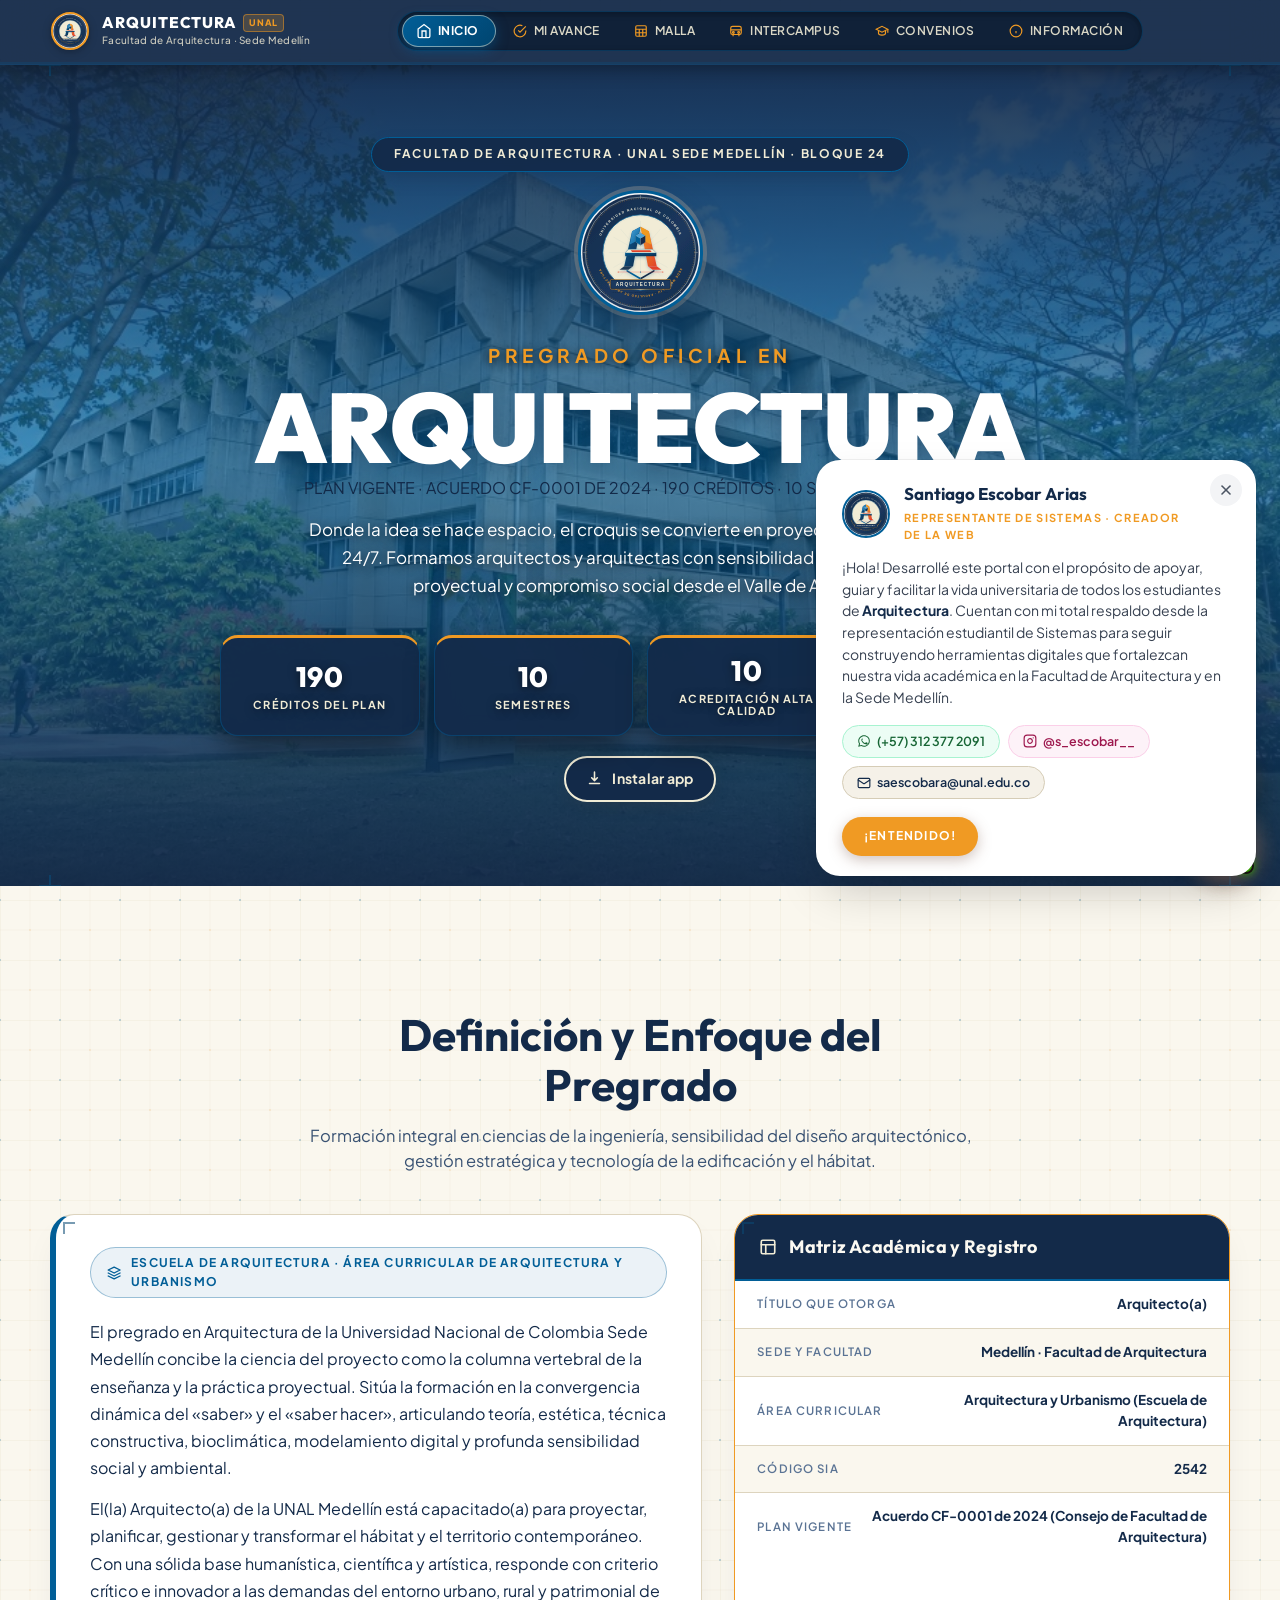
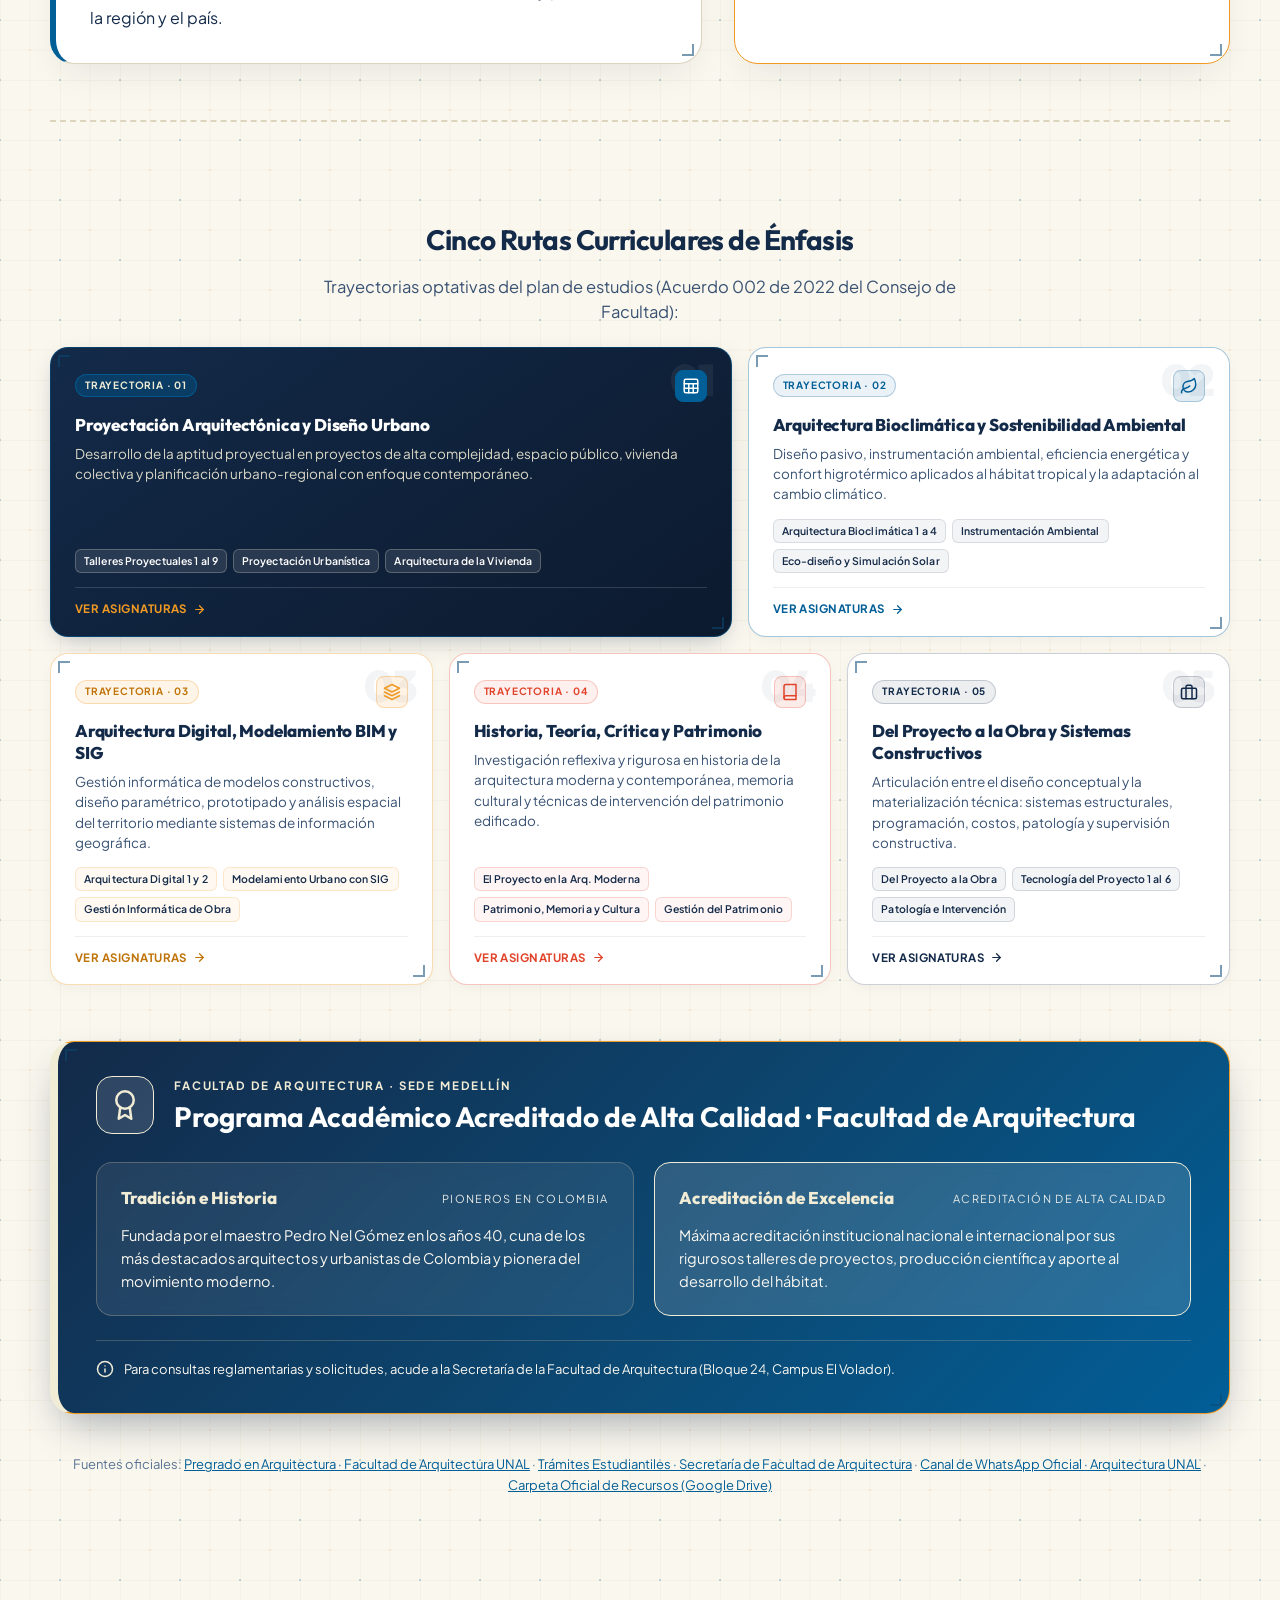
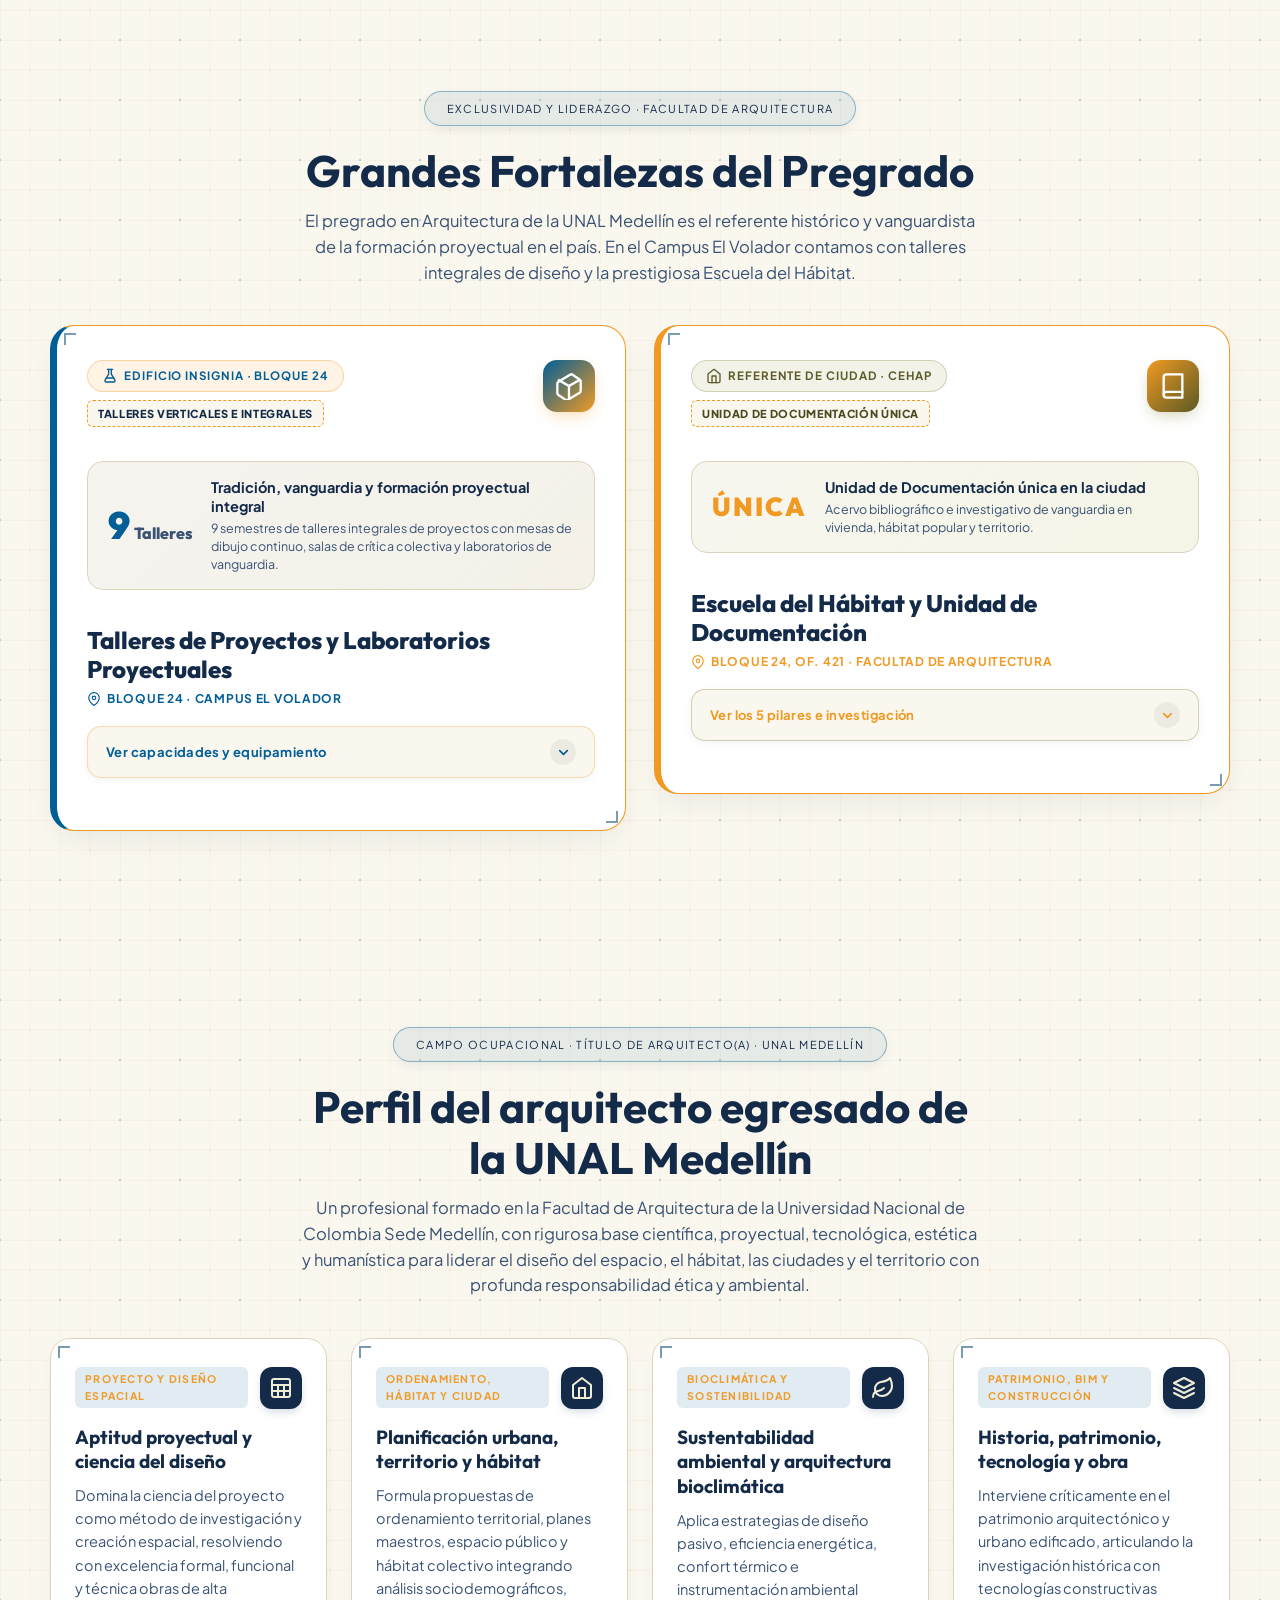
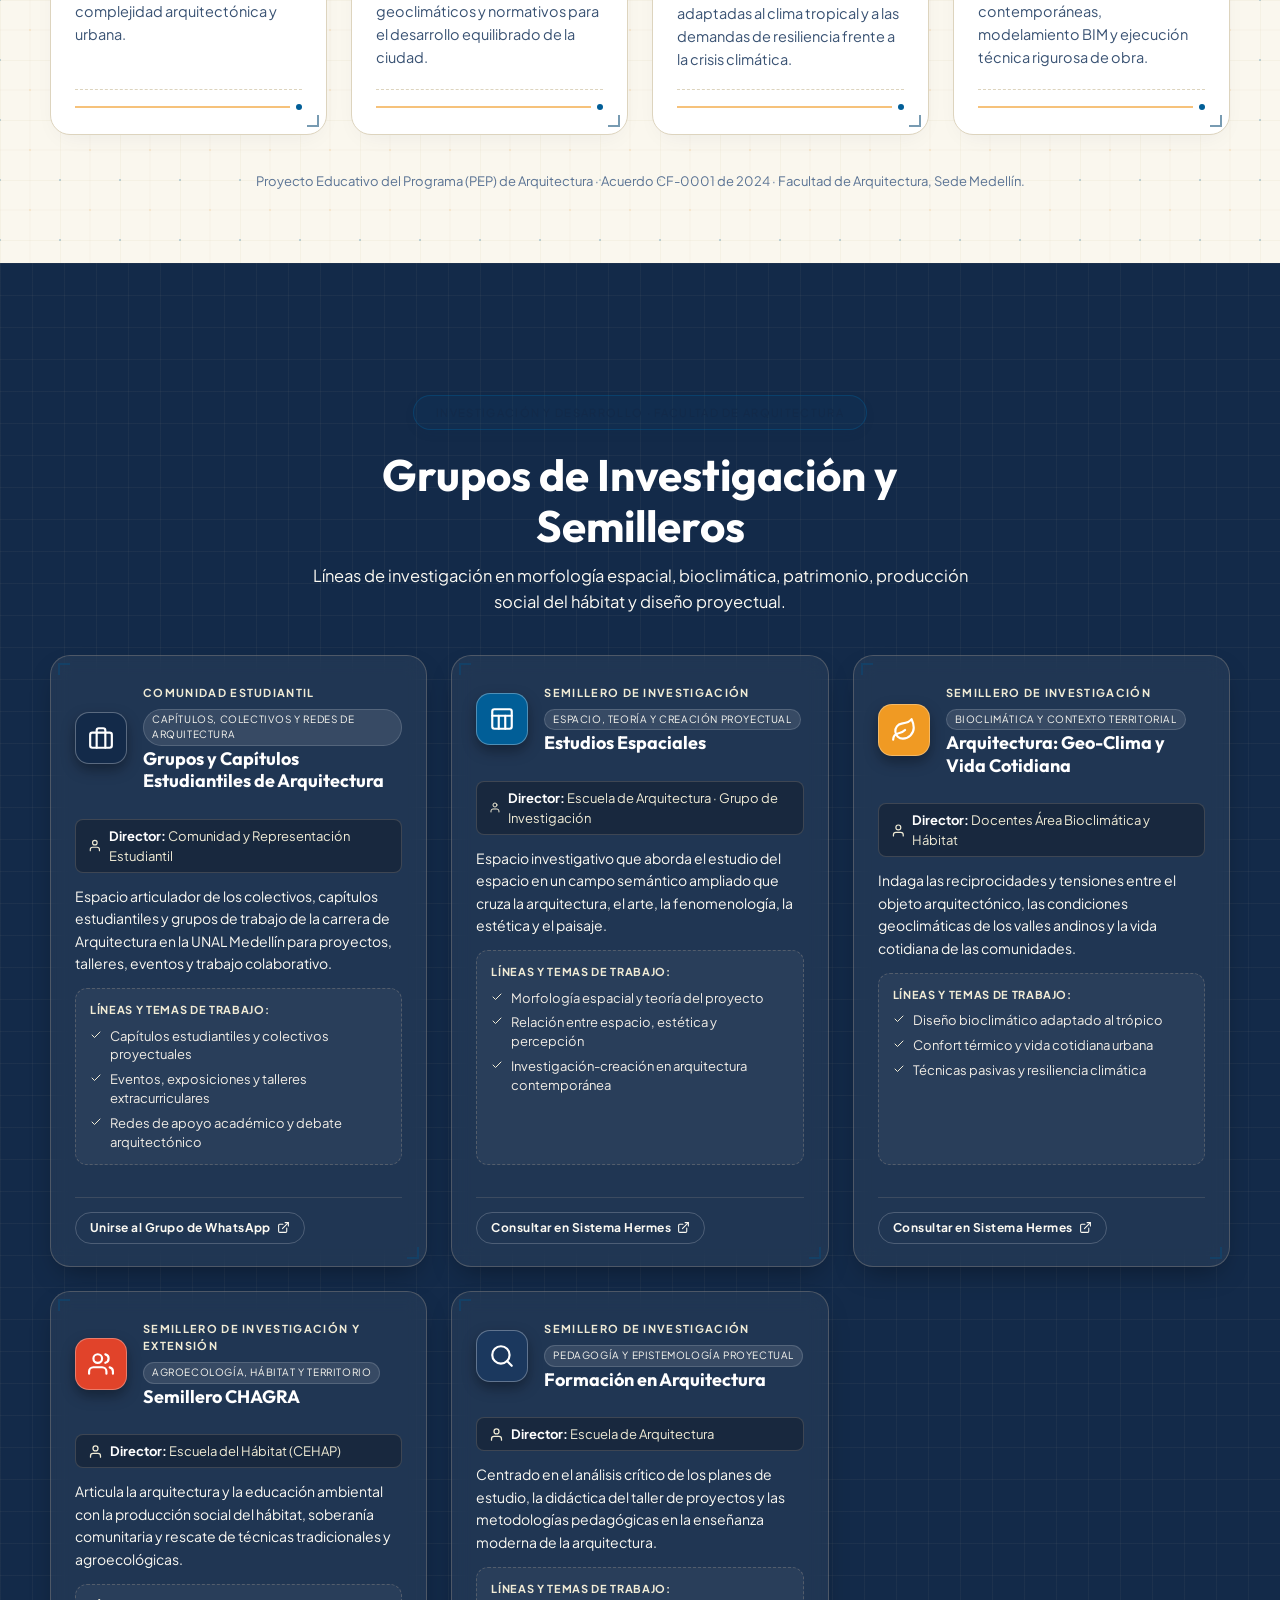
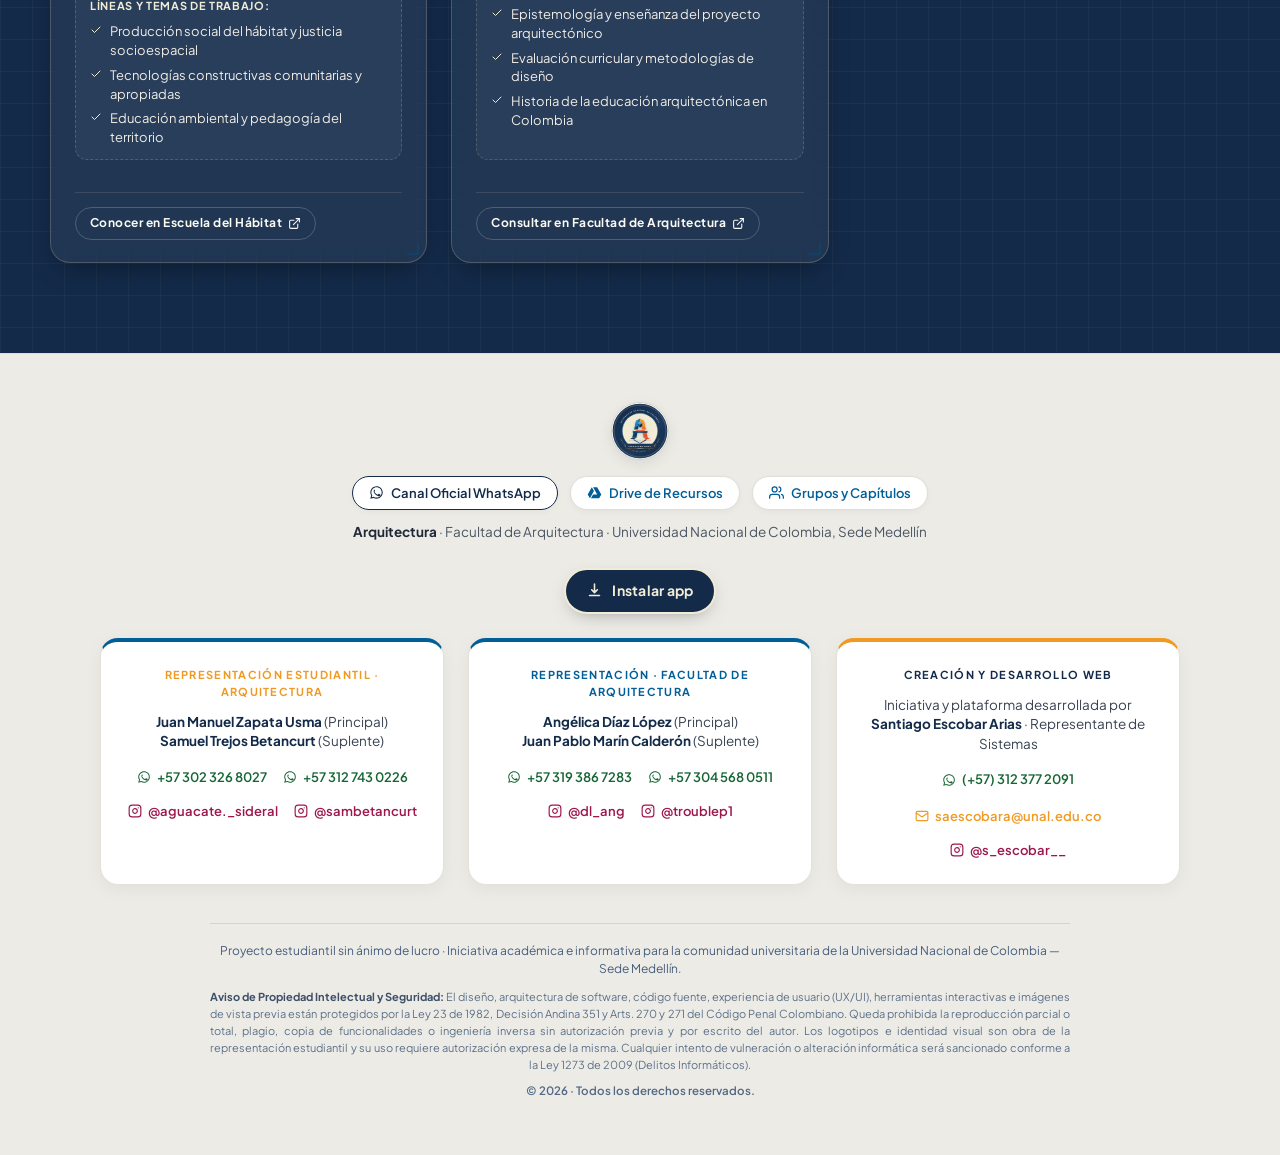
==== index.html @ 9ce61f7a "alpha arquitectura" ====
<!doctype html>
<html lang="es">
<head>
  <meta charset="utf-8">
  <meta name="viewport" content="width=device-width, initial-scale=1">
  <title>Arquitectura · UNAL Medellín</title>
  <meta name="description" content="Pregrado en Arquitectura de la Facultad de Arquitectura, Universidad Nacional de Colombia, Sede Medellín: información del programa, malla curricular interactiva, perfil del egresado, grupos estudiantiles y semilleros de investigación.">
  <link rel="icon" type="image/svg+xml" href="img/favicon.svg">
  <link rel="manifest" href="manifest.webmanifest">
  <meta name="theme-color" content="#132A49">
  <link rel="apple-touch-icon" href="img/app/apple-touch-icon.png">
  <meta name="apple-mobile-web-app-capable" content="yes">
  <meta name="apple-mobile-web-app-title" content="Arquitectura UNAL">
  <link rel="preconnect" href="https://fonts.googleapis.com">
  <link rel="preconnect" href="https://fonts.gstatic.com" crossorigin>
  <link rel="stylesheet" href="https://fonts.googleapis.com/css2?family=Outfit:wght@400;500;600;700;800;900&family=Plus+Jakarta+Sans:ital,wght@0,400;0,500;0,600;0,700;0,800;1,400;1,600&display=swap">
  <link rel="stylesheet" href="css/base.css">
  <link rel="stylesheet" href="css/inicio.css">
  <link rel="stylesheet" href="css/sofia.css">
  <script src="js/sofia.js" defer></script>
</head>
<body data-pagina="inicio">

  <div id="barra"></div>

<!-- PORTADA: LANDING PAGE DE ARQUITECTURA -->
  <section class="portada foto foto--entrada" id="inicio">
    <div class="contenedor portada__contenido plano-marco">
      <!-- MARCADORES DE PLANO Y MIRA ÓPTICA ARQUITECTÓNICA -->
      <span class="mira-plano mira-plano--tl" aria-hidden="true"></span>
      <span class="mira-plano mira-plano--tr" aria-hidden="true"></span>
      <span class="mira-plano mira-plano--bl" aria-hidden="true"></span>
      <span class="mira-plano mira-plano--br" aria-hidden="true"></span>

      <!-- DISTINTIVO OFICIAL DEL BLOQUE 24 -->
      <p class="portada__lugar">Facultad de Arquitectura · UNAL Sede Medellín · Bloque 24</p>

      <div class="portada__logo-wrap">
        <img class="portada__logo" src="img/logo-arquitectura.svg" alt="Logo de Arquitectura · Facultad de Arquitectura" width="125" height="125">
      </div>

      <h1 class="portada__titulo">
        <span class="portada__antetitulo">Pregrado Oficial en</span>
        <span class="letras-varsity">Arquitectura</span>
      </h1>

      <span class="portada__acuerdo-tag">PLAN VIGENTE · ACUERDO CF-0001 DE 2024 · 190 CRÉDITOS · 10 SEMESTRES · SNIES 99</span>

      <p class="portada__texto">
        Donde la idea se hace espacio, el croquis se convierte en proyecto y el taller se vive 24/7. Formamos arquitectos y arquitectas con sensibilidad territorial, rigor proyectual y compromiso social desde el Valle de Aburrá.
      </p>

      <!-- CIFRAS OFICIALES DEL PROGRAMA -->
      <ul class="portada__cifras" id="portada-cifras" aria-label="Datos clave del programa"></ul>
    </div>
  </section>

  <main>

    <!-- EL PROGRAMA: se carga al abrir la página -->
    <section class="seccion programa" id="programa" aria-labelledby="programa-titulo">
      <div class="contenedor" id="programa-contenido">
        <p class="cargando">Cargando programa…</p>
      </div>
    </section>

    <!-- FORTALEZAS Y DIFERENCIALES ÚNICOS DE LA CARRERA -->
    <section class="seccion fortalezas" id="fortalezas" aria-labelledby="fortalezas-titulo">
      <div class="contenedor" id="fortalezas-contenido">
        <p class="cargando">Cargando fortalezas…</p>
      </div>
    </section>

    <!-- PERFIL DEL EGRESADO: se carga cuando la persona se acerca -->
    <section class="seccion perfil" id="perfil" aria-labelledby="perfil-titulo" data-carga="perfil">
      <div class="contenedor" id="perfil-contenido">
        <p class="cargando">Cargando perfil…</p>
      </div>
    </section>

    <!-- GRUPOS ESTUDIANTILES Y SEMILLEROS: se carga cuando la persona se acerca -->
    <section class="grupos" id="grupos" aria-labelledby="grupos-titulo" data-carga="grupos">
      <div class="contenedor" id="grupos-contenido">
        <p class="cargando">Cargando grupos…</p>
      </div>
    </section>

  </main>

  <div id="pie"></div>

  <script src="js/comun.js"></script>
  <script src="js/instalar.js"></script>
  <script src="js/inicio.js"></script>
</body>
</html>
---- css/base.css ----
/* =========================================================
   ARQUITECTURA · FACULTAD DE ARQUITECTURA · UNAL MEDELLÍN
   ESTILOS COMUNES — PALETA OFICIAL ARQUITECTURA:
   - Amarillo claro: #F1ECD6
   - Naranja: #F09A23
   - Rojo: #E1432A
   - Celeste vívido: #015E97
   - Azul oscuro: #132A49
   1. Variables y base
   2. Fondos y velos arquitectónicos
   3. Barra superior y navegación
   4. Portada
   5. Títulos de sección y mensajes
   6. Pie (Tarjetas oficiales)
   7. Mensaje flotante de bienvenida (Modal oficial)
   ========================================================= */


/* ---------- 1. Variables y base ---------- */

:root {
  /* Paleta Oficial Arquitectura · Facultad de Arquitectura · UNAL Medellín */
  --azul-oscuro: #132A49;         /* Azul oscuro: Tono principal, cabeceras, disciplinares, marca */
  --celeste-vivido: #015E97;      /* Celeste vívido: Primario de marca, fundamentación, botones de acción */
  --naranja: #F09A23;             /* Naranja: Acentos creativos, optativas, llamadas a la acción, badges */
  --rojo: #E1432A;                /* Rojo: Libre elección, alertas, resaltes arquitectónicos */
  --amarillo-claro: #F1ECD6;      /* Amarillo claro: Papel de dibujo arquitectónico, fondos suaves, tarjetas */

  /* Mapeo de identidad base */
  --carbon: var(--azul-oscuro);
  --arcilla: var(--celeste-vivido);
  --cemento-calido: #0B4A75;
  --oliva: var(--naranja);
  --arena-lino: var(--amarillo-claro);

  /* Mapeo de identidad */
  --cafe-profundo: var(--azul-oscuro);
  --tierra: var(--celeste-vivido);
  --madera: var(--naranja);
  --arena: var(--amarillo-claro);
  --marfil: #FBF9F2;              /* Papel claro y contrastes suaves */
  --gris-cemento: #3B577D;

  /* Aliases de compatibilidad */
  --verde-bosque: var(--azul-oscuro);
  --turquesa: var(--celeste-vivido);
  --lima-vibrante: var(--naranja);
  --lima-suave: var(--amarillo-claro);
  --azul-marino: var(--azul-oscuro);

  --color-primario: var(--celeste-vivido);
  --color-acento: var(--naranja);
  --color-secundario: var(--azul-oscuro);
  --color-resalte: var(--amarillo-claro);

  --azul: var(--celeste-vivido);
  --azul-brillante: var(--naranja);
  --papel: #FAF7EE;
  --tinta: #132A49;
  --tinta-suave: #395273;
  --gris: #5A7394;
  --linea: #DDD4BE;

  /* Colores oficiales de los componentes de la Malla de Arquitectura */
  --fundamentacion: #015E97;     /* Celeste vívido (22 créditos) */
  --disciplinar: #132A49;        /* Azul oscuro (119 créditos) */
  --libre: #E1432A;              /* Rojo (37 créditos) */
  --optativa: #F09A23;           /* Naranja (20 créditos de énfasis) */
  --nivelacion: #015E97;         /* Celeste vívido */

  /* Tipografías modernas que evocan Arquitectura y Hábitat */
  --letra-titulo: 'Outfit', -apple-system, BlinkMacSystemFont, "Segoe UI", Roboto, sans-serif;
  --letra-universidad: 'Plus Jakarta Sans', -apple-system, BlinkMacSystemFont, "Segoe UI", Roboto, sans-serif;
  --letra-texto: 'Plus Jakarta Sans', -apple-system, BlinkMacSystemFont, "Segoe UI", Roboto, sans-serif;
  --letra-estrecha: 'Plus Jakarta Sans', -apple-system, BlinkMacSystemFont, "Segoe UI", Roboto, sans-serif;
}

*, *::before, *::after { box-sizing: border-box; }
[hidden] { display: none !important; }

html { scroll-behavior: smooth; overflow-x: hidden; max-width: 100vw; }
body { overflow-x: hidden; max-width: 100vw; }

body {
  margin: 0;
  font-family: var(--letra-texto);
  line-height: 1.55;
  color: var(--tinta);
  background: url(../img/textura.svg), var(--papel);
}

h1, h2, h3, h4, p { margin: 0; }
svg { display: block; }
button { font: inherit; color: inherit; cursor: pointer; }
a { color: var(--azul); }

.contenedor {
  width: min(1180px, 100% - 32px);
  margin-inline: auto;
}

.solo-lectores {
  position: absolute;
  width: 1px; height: 1px;
  overflow: hidden;
  clip-path: inset(50%);
  white-space: nowrap;
}

@keyframes aparecer {
  from { opacity: 0; transform: translateY(8px); }
  to { opacity: 1; transform: none; }
}


/* ---------- 2. Fondos con fotos de la Facultad de Arquitectura / Hábitat y Construcción ----------
   Uso: class="foto foto--entrada". La foto va en ::before y un velo arquitectónico en ::after. */

.foto {
  position: relative;
  isolation: isolate;
  overflow: hidden;
  background-color: #1e2227;
}
.foto::before,
.foto::after {
  content: '';
  position: absolute;
  z-index: -1;
}
.foto::before {
  inset: 0;
  background-size: cover;
  background-position: center;
  filter: none;
}
.foto::after {
  inset: 0;
  background: linear-gradient(180deg, rgba(19, 42, 73, 0.93) 0%, rgba(1, 94, 151, 0.65) 48%, rgba(19, 42, 73, 0.96) 100%);
}
.foto--entrada::before { background-image: url(../img/campus-edificio.jpg); }
.foto--panoramica::before,
.foto--edificio::before { background-image: url(../img/campus-entrada.jpg); }


/* ---------- 3. Barra Superior y Navegación Arquitectónica (Dock Limpio y Elegante) ---------- */

.barra {
  position: sticky;
  top: 0;
  z-index: 1000;
  background: rgba(19, 42, 73, 0.95);
  backdrop-filter: blur(20px);
  -webkit-backdrop-filter: blur(20px);
  border-bottom: 1px solid rgba(1, 94, 151, 0.3);
  box-shadow: 0 4px 20px -2px rgba(0, 0, 0, 0.4);
}

.barra__contenido {
  display: flex;
  align-items: center;
  justify-content: space-between;
  gap: 16px;
  min-height: 62px;
}

/* MARCA OFICIAL IZQUIERDA */
.barra__marca {
  display: flex;
  align-items: center;
  gap: 12px;
  color: #ffffff;
  text-decoration: none;
  flex-shrink: 0;
  transition: transform 0.2s ease;
}

.barra__marca:hover {
  transform: translateY(-1px);
}

.barra__escudo-wrap {
  position: relative;
  width: 40px;
  height: 40px;
  display: flex;
  align-items: center;
  justify-content: center;
  flex-shrink: 0;
}

.barra__escudo-img {
  width: 38px;
  height: 38px;
  border-radius: 50%;
  object-fit: cover;
  padding: 0;
  background: #ffffff;
  border: 2px solid var(--naranja);
  box-shadow: 0 2px 8px rgba(0, 0, 0, 0.3);
  transition: transform 0.3s ease;
}

.barra__marca:hover .barra__escudo-img {
  transform: scale(1.06);
}

.barra__texto {
  display: flex;
  flex-direction: column;
  gap: 1px;
}

.barra__carrera-row {
  display: flex;
  align-items: center;
  gap: 6px;
}

.barra__carrera {
  font-family: var(--letra-titulo);
  font-size: 15.5px;
  font-weight: 800;
  letter-spacing: .06em;
  text-transform: uppercase;
  color: #ffffff;
  line-height: 1.1;
}

.barra__acuerdo-pill {
  font-family: var(--letra-universidad);
  font-size: 9px;
  font-weight: 800;
  padding: 1px 5px;
  border-radius: 4px;
  background: rgba(240, 154, 35, 0.2);
  border: 1px solid rgba(240, 154, 35, 0.5);
  color: var(--naranja);
  letter-spacing: .08em;
}

.barra__facultad {
  font-family: var(--letra-universidad);
  font-size: 10px;
  letter-spacing: .03em;
  color: rgba(241, 236, 214, 0.82);
  font-weight: 500;
}

/* NAVEGACIÓN CENTRAL: DOCK TIPOGRÁFICO LIMPIO (SIN SOBRECARGA DE ÍCONOS) */
.nav--dock {
  position: relative;
  display: flex;
  align-items: center;
  gap: 2px;
  padding: 3px;
  background: rgba(11, 26, 46, 0.7);
  border-radius: 999px;
  border: 1px solid rgba(1, 94, 151, 0.35);
  box-shadow: inset 0 2px 6px rgba(0, 0, 0, 0.3);
}

.nav__glider {
  position: absolute;
  top: 3px;
  bottom: 3px;
  left: 0;
  width: 0;
  border-radius: 999px;
  background: linear-gradient(135deg, var(--celeste-vivido) 0%, #004570 100%);
  border: 1px solid rgba(241, 236, 214, 0.5);
  box-shadow: 0 4px 14px -2px rgba(1, 94, 151, 0.7);
  pointer-events: none;
  opacity: 0;
  z-index: 1;
  transition: transform 0.25s cubic-bezier(0.16, 1, 0.3, 1), width 0.25s cubic-bezier(0.16, 1, 0.3, 1), opacity 0.2s ease;
}

.nav__enlace {
  position: relative;
  z-index: 2;
  display: inline-flex;
  align-items: center;
  gap: 7px;
  padding: 7px 16px;
  border-radius: 999px;
  text-decoration: none;
  color: rgba(241, 236, 214, 0.9);
  font-family: var(--letra-universidad);
  font-size: 12px;
  letter-spacing: .04em;
  text-transform: uppercase;
  font-weight: 600;
  white-space: nowrap;
  transition: color 0.18s ease, transform 0.15s ease;
  user-select: none;
}

.nav__icono {
  display: inline-flex;
  align-items: center;
  justify-content: center;
  color: var(--naranja);
  transition: transform 0.2s ease, color 0.2s ease;
}

.nav__icono svg {
  display: block;
}

.nav__enlace.is-activo .nav__icono,
.nav__enlace:hover .nav__icono {
  color: #ffffff;
  transform: scale(1.12);
}

.nav__enlace:hover {
  color: #ffffff;
}

.nav__enlace[aria-current="page"],
.nav__enlace.is-activo {
  color: #ffffff;
  font-weight: 700;
}

.nav__enlace:focus-visible {
  outline: 2px solid var(--naranja);
  outline-offset: 2px;
}

/* ZONA DERECHA: Botón sofIA + Menú Móvil */
.barra__der {
  display: flex;
  align-items: center;
  gap: 8px;
  flex-shrink: 0;
}

.barra__sofia-btn {
  display: inline-flex;
  align-items: center;
  gap: 6px;
  padding: 6px 14px;
  border-radius: 999px;
  background: linear-gradient(135deg, var(--naranja) 0%, #d87c0a 100%);
  border: 1px solid rgba(255, 255, 255, 0.4);
  color: #ffffff;
  font-family: var(--letra-universidad);
  font-size: 11.5px;
  font-weight: 800;
  letter-spacing: .05em;
  cursor: pointer;
  box-shadow: 0 4px 12px rgba(240, 154, 35, 0.4);
  transition: all 0.2s ease;
  user-select: none;
}

.barra__sofia-btn:hover {
  transform: translateY(-1px) scale(1.03);
  box-shadow: 0 6px 18px rgba(240, 154, 35, 0.6);
}

.barra__sofia-radar {
  width: 7px;
  height: 7px;
  border-radius: 50%;
  background: #ffffff;
  box-shadow: 0 0 6px #ffffff;
  animation: radarPing 1.8s cubic-bezier(0, 0, 0.2, 1) infinite;
}

@keyframes radarPing {
  0% { transform: scale(0.8); opacity: 0.8; }
  50% { transform: scale(1.4); opacity: 1; }
  100% { transform: scale(0.8); opacity: 0.8; }
}

.barra__boton-menu {
  display: none;
  align-items: center;
  justify-content: center;
  width: 36px;
  height: 36px;
  border-radius: 50%;
  background: rgba(255, 255, 255, 0.08);
  border: 1px solid rgba(241, 236, 214, 0.3);
  color: #ffffff;
  cursor: pointer;
  transition: all 0.2s ease;
}

.barra__boton-menu:hover {
  background: rgba(1, 94, 151, 0.4);
  border-color: var(--celeste-vivido);
}

.barra__icono {
  width: 18px;
  height: 18px;
  display: flex;
  align-items: center;
  justify-content: center;
}
.barra__icono svg { width: 18px; height: 18px; }
.barra__icono--cerrar { display: none; }

.barra.is-menu-abierto .barra__boton-menu {
  background: var(--rojo);
  border-color: var(--rojo);
  color: #ffffff;
}
.barra.is-menu-abierto .barra__icono--abrir { display: none; }
.barra.is-menu-abierto .barra__icono--cerrar { display: flex; }

/* REGLA LÁSER INFERIOR ELEGANTE */
.barra__escalimetro {
  position: relative;
  width: 100%;
  height: 2px;
  background: rgba(1, 94, 151, 0.2);
  overflow: hidden;
}

.escalimetro__laser {
  position: absolute;
  top: 0;
  left: 0;
  height: 100%;
  width: 100%;
  background: linear-gradient(90deg, transparent, var(--celeste-vivido) 40%, var(--naranja) 95%, #ffffff 100%);
  transform-origin: left;
  transform: scaleX(0);
  pointer-events: none;
  box-shadow: 0 0 6px var(--naranja);
  transition: transform 0.1s linear;
}

/* =========================================================
   CORTINA DE TRANSICIÓN: SHUTTER CAD ARQUITECTÓNICO & ESCANEO LÁSER
   ========================================================= */

.cortina-obra,
.cortina-plano {
  position: fixed;
  inset: 0;
  z-index: 99999;
  pointer-events: none;
  opacity: 0;
  visibility: hidden;
  background: rgba(11, 26, 46, 0.94);
  backdrop-filter: blur(14px);
  -webkit-backdrop-filter: blur(14px);
  display: flex;
  align-items: center;
  justify-content: center;
  overflow: hidden;
  transition: opacity 0.16s ease, visibility 0.16s ease;
}

.cortina-shutter__grid {
  position: absolute;
  inset: 0;
  background-image: 
    linear-gradient(to right, rgba(1, 94, 151, 0.22) 1px, transparent 1px),
    linear-gradient(to bottom, rgba(1, 94, 151, 0.22) 1px, transparent 1px);
  background-size: 40px 40px;
  background-position: center center;
  opacity: 0.8;
}

.cortina-shutter__laser {
  position: absolute;
  top: 50%;
  left: 0;
  right: 0;
  height: 2px;
  transform: translateY(-50%);
  pointer-events: none;
}

.cortina-shutter__laser-haz {
  position: absolute;
  top: 0;
  bottom: 0;
  left: 0;
  width: 100%;
  background: linear-gradient(90deg, transparent 0%, rgba(1, 94, 151, 0.6) 30%, var(--naranja) 70%, #ffffff 90%, transparent 100%);
  box-shadow: 0 0 16px var(--naranja);
  transform: translateX(-100%);
}

.cortina-obra.is-entrando .cortina-shutter__laser-haz {
  animation: barridoLaserShutter 0.26s cubic-bezier(0.16, 1, 0.3, 1) forwards;
}

@keyframes barridoLaserShutter {
  0% { transform: translateX(-100%); }
  100% { transform: translateX(100%); }
}

.cortina-hud {
  position: relative;
  z-index: 10;
  width: min(500px, 90vw);
  background: rgba(19, 42, 73, 0.96);
  border: 1.5px solid var(--celeste-vivido);
  border-radius: 20px;
  padding: 24px 28px 20px;
  box-shadow: 0 24px 60px -10px rgba(0, 0, 0, 0.75);
  display: flex;
  flex-direction: column;
  gap: 16px;
  transform: scale(0.95);
  opacity: 0;
  transition: transform 0.18s cubic-bezier(0.16, 1, 0.3, 1), opacity 0.18s ease;
}

.cortina-obra.is-entrando .cortina-hud {
  transform: scale(1);
  opacity: 1;
}

.cortina-hud__visor {
  display: flex;
  align-items: center;
  gap: 18px;
}

.cortina-hud__mira {
  width: 56px;
  height: 56px;
  flex-shrink: 0;
}
.cortina-hud__svg-mira {
  width: 100%;
  height: 100%;
}
.mira-rotar {
  transform-origin: 50px 50px;
  animation: girarReticula 3s linear infinite;
}
@keyframes girarReticula {
  from { transform: rotate(0deg); }
  to { transform: rotate(360deg); }
}

.cortina-hud__info {
  display: flex;
  flex-direction: column;
  gap: 4px;
  flex: 1;
}

.cortina-hud__tags {
  display: flex;
  align-items: center;
  justify-content: space-between;
  gap: 8px;
}

.cortina-hud__badge {
  font-family: var(--letra-universidad);
  font-size: 10px;
  font-weight: 800;
  letter-spacing: .1em;
  text-transform: uppercase;
  color: var(--naranja);
}

.cortina-hud__cota {
  font-family: ui-monospace, SFMono-Regular, "SF Mono", Menlo, Consolas, monospace;
  font-size: 11px;
  font-weight: 700;
  color: var(--amarillo-claro);
  background: rgba(1, 94, 151, 0.25);
  border: 1px solid rgba(1, 94, 151, 0.5);
  padding: 2px 7px;
  border-radius: 6px;
}

.cortina-hud__titulo {
  font-family: var(--letra-titulo);
  font-size: clamp(16px, 3.2vw, 19px);
  font-weight: 800;
  color: #ffffff;
  margin: 2px 0 0;
  letter-spacing: -.01em;
}

.cortina-hud__meta {
  display: flex;
  align-items: center;
  justify-content: space-between;
  gap: 8px;
  font-family: var(--letra-universidad);
  font-size: 11px;
  color: rgba(241, 236, 214, 0.75);
}

.cortina-hud__coords {
  font-family: ui-monospace, SFMono-Regular, "SF Mono", Menlo, Consolas, monospace;
  font-size: 10px;
  color: var(--celeste-vivido);
}

.cortina-hud__barra-wrap {
  width: 100%;
  height: 4px;
  background: rgba(241, 236, 214, 0.12);
  border-radius: 999px;
  overflow: hidden;
}

.cortina-hud__barra {
  height: 100%;
  width: 100%;
  background: linear-gradient(90deg, var(--celeste-vivido), var(--naranja), #ffffff);
  transform-origin: left;
  transform: scaleX(0);
}

.cortina-obra.is-entrando .cortina-hud__barra {
  animation: progresoShutter 0.22s cubic-bezier(0.16, 1, 0.3, 1) forwards;
}

@keyframes progresoShutter {
  0% { transform: scaleX(0); }
  100% { transform: scaleX(1); }
}

.cortina-obra.is-entrando {
  opacity: 1;
  visibility: visible;
  pointer-events: auto;
}

.cortina-obra.is-revelando {
  opacity: 1;
  visibility: visible;
  animation: desvanecerShutter 0.24s cubic-bezier(0.16, 1, 0.3, 1) forwards;
}

@keyframes desvanecerShutter {
  0% { opacity: 1; transform: scale(1); }
  100% { opacity: 0; transform: scale(1.02); visibility: hidden; }
}

/* ---------- 4. Portada ---------- */

.portada__contenido {
  display: flex;
  flex-direction: column;
  align-items: center;
  text-align: center;
  padding: 72px 0 80px;
}
.portada--corta .portada__contenido {
  padding: 56px 0 60px;
}

.portada--corta .portada__lugar {
  display: inline-flex;
  align-items: center;
  gap: 8px;
  padding: 6px 20px;
  border-radius: 999px;
  background: rgba(19, 42, 73, 0.94);
  border: 1.5px solid var(--naranja);
  color: #ffffff;
  font-family: var(--letra-universidad);
  font-size: 11.5px;
  font-weight: 700;
  letter-spacing: .12em;
  text-transform: uppercase;
  margin-bottom: 16px;
  backdrop-filter: blur(12px);
  box-shadow: 0 4px 16px rgba(0, 0, 0, 0.4);
}

.portada--corta 
.portada__acuerdo-tag {
  display: inline-flex;
  align-items: center;
  justify-content: center;
  font-family: var(--letra-universidad);
  font-size: clamp(10.5px, 1.4vw, 12px);
  font-weight: 700;
  letter-spacing: .12em;
  text-transform: uppercase;
  color: var(--naranja);
  background: rgba(19, 42, 73, 0.95);
  padding: 7px 22px;
  border-radius: 999px;
  border: 1.5px solid var(--naranja);
  margin: 14px 0 18px;
  backdrop-filter: blur(14px);
  box-shadow: 0 4px 18px rgba(0, 0, 0, 0.45);
}

.portada__antetitulo {
  display: block;
  font-family: var(--letra-universidad);
  font-size: clamp(14px, 2vw, 18px);
  letter-spacing: .22em;
  text-transform: uppercase;
  color: var(--naranja);
  font-weight: 800;
  margin-bottom: 6px;
  text-shadow: 0 2px 10px rgba(0, 0, 0, 0.9);
}

.portada--corta .letras-varsity {
  color: #ffffff;
  font-weight: 900;
  letter-spacing: -0.01em;
  text-transform: uppercase;
  text-shadow: 0 4px 24px rgba(0, 0, 0, 0.95), 0 2px 8px rgba(19, 42, 73, 0.9);
}

.portada--corta .portada__texto {
  max-width: 680px;
  margin-top: 14px;
  font-size: 16px;
  line-height: 1.6;
  color: #ffffff;
  text-shadow: 0 2px 10px rgba(0, 0, 0, 0.9);
}

.portada__lugar {
  display: inline-flex;
  align-items: center;
  gap: 8px;
  padding: 7px 22px;
  border-radius: 999px;
  background: rgba(19, 42, 73, 0.92);
  border: 1px solid var(--celeste-vivido);
  color: var(--amarillo-claro);
  font-family: var(--letra-universidad);
  font-size: 12px;
  font-weight: 700;
  letter-spacing: .14em;
  text-transform: uppercase;
  margin-bottom: 18px;
  backdrop-filter: blur(10px);
  box-shadow: 0 8px 20px -6px rgba(19, 42, 73, 0.4);
}
.portada__titulo { margin-top: 6px; }
.portada__antetitulo {
  display: block;
  font-family: var(--letra-universidad);
  font-size: clamp(14px, 2.2vw, 19px);
  letter-spacing: .24em;
  text-transform: uppercase;
  color: var(--naranja);
  font-weight: 700;
  margin-bottom: 8px;
}

/* Tipografía de portada moderna */
.letras-varsity {
  position: relative;
  display: inline-block;
  font-family: var(--letra-titulo);
  font-weight: 900;
  font-size: clamp(48px, 9vw, 98px);
  line-height: 1;
  letter-spacing: -0.01em;
  text-transform: uppercase;
  color: #ffffff;
  text-shadow: 0 6px 24px rgba(19, 42, 73, 0.4);
}
.portada--corta .letras-varsity { font-size: clamp(40px, 7vw, 82px); }
.letras-varsity--sub {
  display: block;
  margin-top: 4px;
  font-size: clamp(44px, 8.5vw, 92px);
  letter-spacing: -0.01em;
  background: linear-gradient(135deg, var(--naranja) 0%, var(--amarillo-claro) 100%);
  -webkit-background-clip: text;
  -webkit-text-fill-color: transparent;
  filter: drop-shadow(0 4px 18px rgba(19, 42, 73, 0.4));
}
.letras-varsity::before {
  display: none;
}

.portada__logo-wrap {
  margin-bottom: 20px;
}
.portada__logo {
  width: 125px;
  height: 125px;
  border-radius: 50%;
  object-fit: cover;
  padding: 0;
  border: 3.5px solid var(--celeste-vivido);
  box-shadow: 0 12px 32px rgba(19, 42, 73, 0.4), 0 0 0 4px rgba(213, 191, 165, 0.3);
  background: #ffffff;
  display: block;
  margin: 0 auto;
  transition: transform .25s ease, box-shadow .25s ease;
}
.portada__logo:hover {
  transform: scale(1.06);
  box-shadow: 0 16px 36px rgba(19, 42, 73, 0.4), 0 0 0 5px var(--naranja);
}

.portada__subtitulo {
  margin-top: 14px;
  font-family: var(--letra-titulo);
  font-size: clamp(24px, 4.2vw, 44px);
  letter-spacing: .02em;
  text-transform: uppercase;
  font-weight: 700;
  color: #fff;
}
.portada__texto {
  max-width: 680px;
  margin-top: 14px;
  font-size: 17px;
  line-height: 1.65;
  color: #ffffff;
  text-shadow: 0 2px 12px rgba(0, 0, 0, 0.85);
}

.portada__cifras {
  display: grid;
  grid-template-columns: repeat(4, 1fr);
  gap: 14px;
  width: min(840px, 100%);
  margin: 36px 0 0;
  padding: 0;
  list-style: none;
}
.portada__cifras li {
  display: flex;
  flex-direction: column;
  align-items: center;
  justify-content: center;
  padding: 18px 14px;
  background: rgba(19, 42, 73, 0.92);
  backdrop-filter: blur(14px);
  border: 1.5px solid rgba(1, 94, 151, 0.45);
  border-top: 3.5px solid var(--naranja);
  border-radius: 18px;
  box-shadow: 0 12px 30px -4px rgba(0, 0, 0, 0.55);
  transition: transform .22s ease, border-color .22s ease, box-shadow .22s ease;
  font-family: var(--letra-titulo);
  font-weight: 800;
  font-size: 28px;
  line-height: 1.1;
  letter-spacing: .02em;
  text-transform: uppercase;
  color: #ffffff;
  text-shadow: 0 2px 8px rgba(0, 0, 0, 0.5);
}

.portada__cifras li:hover {
  transform: translateY(-3px);
  border-color: var(--naranja);
  background: rgba(19, 42, 73, 0.92);
  box-shadow: 0 16px 32px -6px rgba(19, 42, 73, 0.4);
}
.portada__cifras small {
  margin-top: 6px;
  font-family: var(--letra-universidad);
  font-weight: 700;
  font-size: 11px;
  letter-spacing: .12em;
  text-transform: uppercase;
  color: var(--amarillo-claro);
}

.portada__boton {
  display: inline-flex;
  align-items: center;
  gap: 10px;
  height: 52px;
  margin-top: 28px;
  padding: 0 28px;
  border-radius: 999px;
  background: var(--naranja);
  color: #ffffff;
  font-family: var(--letra-universidad);
  font-weight: 700;
  font-size: 14px;
  letter-spacing: .08em;
  text-transform: uppercase;
  text-decoration: none;
  border: 1.5px solid var(--celeste-vivido);
  box-shadow: 0 8px 24px -4px rgba(128, 91, 70, .55);
  transition: transform .15s, background .15s, box-shadow .15s, border-color .15s;
}
.portada__boton:hover {
  transform: translateY(-2px);
  background: var(--celeste-vivido);
  border-color: var(--naranja);
  color: #ffffff;
  box-shadow: 0 12px 28px -4px rgba(128, 91, 70, .7);
}
.portada__boton svg { width: 18px; height: 18px; color: #ffffff; }

.portada__acciones {
  display: flex;
  flex-wrap: wrap;
  align-items: center;
  justify-content: center;
  gap: 16px;
  margin-top: 28px;
}
.portada__acciones .portada__boton {
  margin-top: 0;
}
.portada__boton--secundario {
  background: rgba(19, 42, 73, 0.92);
  color: var(--amarillo-claro);
  border: 1.5px solid var(--celeste-vivido);
  box-shadow: 0 8px 24px -6px rgba(19, 42, 73, 0.4);
}
.portada__boton--secundario:hover {
  background: var(--azul-oscuro);
  border-color: var(--naranja);
  color: #ffffff;
  box-shadow: 0 12px 28px -6px rgba(19, 42, 73, 0.4);
}
  border-color: var(--celeste-vivido);
  color: #fff;
  box-shadow: 0 12px 26px -8px rgba(0, 188, 200, .4);
}
.portada__boton--secundario svg {
  color: var(--celeste-vivido);
}


/* ---------- 5. Títulos de sección y mensajes ---------- */

.seccion { padding: 72px 0; }

.seccion-titulo {
  max-width: 680px;
  margin: 0 auto 40px;
  text-align: center;
}
.seccion-titulo__antetitulo {
  font-family: var(--letra-universidad);
  font-size: 12.5px;
  font-weight: 700;
  letter-spacing: .2em;
  text-transform: uppercase;
  color: var(--naranja);
}
.seccion-titulo h2 {
  margin-top: 6px;
  font-family: var(--letra-titulo);
  font-weight: 700;
  font-size: clamp(30px, 4.5vw, 44px);
  line-height: 1.15;
  color: var(--azul-oscuro);
  -webkit-text-stroke: 0;
  filter: none;
}
.seccion-titulo__intro { margin-top: 12px; font-size: 16.5px; color: var(--tinta-suave); }

.aviso {
  max-width: 560px;
  margin: 40px auto;
  padding: 22px 24px;
  border: 2px dashed var(--azul);
  border-radius: 18px;
  background: #fff;
  text-align: center;
  color: var(--tinta-suave);
}
.aviso strong { color: var(--azul-marino); }
.aviso code {
  padding: 2px 6px;
  border-radius: 6px;
  background: var(--amarillo-claro);
  color: var(--azul-oscuro);
  font-size: 14px;
}

.cargando {
  padding: 48px 0;
  text-align: center;
  font-family: var(--letra-universidad);
  letter-spacing: .2em;
  text-transform: uppercase;
  font-size: 13px;
  color: var(--gris);
}


/* ---------- 6. Pie de Página (Idéntico al diseño con 2 tarjetas) ---------- */

.pie {
  background: #ecebe6;
  border-top: 1px solid #dddcd6;
  padding: 48px 16px 56px;
  display: flex;
  flex-direction: column;
  align-items: center;
  gap: 24px;
}

.pie__marca-central {
  display: flex;
  flex-direction: column;
  align-items: center;
  text-align: center;
  gap: 12px;
  max-width: 680px;
  margin: 0 auto;
}

.pie__escudo {
  width: 58px;
  height: 58px;
  display: flex;
  align-items: center;
  justify-content: center;
  margin-bottom: 2px;
}

.pie__escudo-img {
  width: 58px;
  height: 58px;
  border-radius: 50%;
  object-fit: cover;
  background: #ffffff;
  padding: 0;
  border: 1px solid #d4d3cc;
  box-shadow: 0 4px 14px rgba(0, 0, 0, 0.08);
  display: block;
}

.pie__pildoras-carrera {
  display: inline-flex;
  align-items: center;
  justify-content: center;
  gap: 12px;
  flex-wrap: wrap;
  margin-top: 2px;
}

.pie__pildora {
  display: inline-flex;
  align-items: center;
  gap: 7px;
  padding: 6px 16px;
  border-radius: 999px;
  background: #ffffff;
  border: 1px solid #dfded8;
  font-size: 13px;
  font-weight: 600;
  text-decoration: none;
  box-shadow: 0 2px 6px rgba(0, 0, 0, 0.04);
  transition: transform .15s, border-color .15s, box-shadow .15s;
}

.pie__pildora:hover {
  transform: translateY(-1px);
  box-shadow: 0 4px 12px rgba(0, 0, 0, 0.08);
}

.pie__pildora--ig {
  color: var(--azul);
  border-color: var(--celeste-vivido);
}
.pie__pildora--ig:hover {
  background: rgba(178, 139, 107, 0.1);
  border-color: var(--azul);
}

.pie__pildora--wpp {
  color: var(--azul-oscuro);
  border-color: var(--azul-oscuro);
}
.pie__pildora--wpp:hover {
  background: rgba(128, 91, 70, 0.1);
  border-color: var(--azul-oscuro);
}

.pie__titulo-carrera {
  font-size: 13.5px;
  color: #4b5563;
  line-height: 1.5;
  margin: 0;
}

.pie__titulo-carrera strong {
  color: #1f2937;
  font-weight: 700;
}

/* Rejilla de tres tarjetas oficiales (Arquitectura, Facultad y Desarrollo) */
.pie__tarjetas-grid {
  display: grid;
  grid-template-columns: repeat(auto-fit, minmax(300px, 1fr));
  justify-content: center;
  gap: 24px;
  width: min(1080px, 100%);
  margin: 0 auto;
}

.pie__tarjetas-grid--tres {
  grid-template-columns: repeat(auto-fit, minmax(300px, 1fr));
  width: min(1080px, 100%);
  gap: 24px;
}

.pie__tarjeta {
  background: #ffffff;
  border-radius: 18px;
  padding: 24px 22px;
  box-shadow: 0 4px 18px rgba(0, 0, 0, 0.05);
  border: 1px solid #e2e1db;
  text-align: center;
  display: flex;
  flex-direction: column;
  align-items: center;
  gap: 12px;
  position: relative;
  overflow: hidden;
}

.pie__tarjeta--representacion {
  border-top: 4px solid var(--celeste-vivido);
}

.pie__tarjeta--facultad {
  border-top: 4px solid var(--celeste-vivido);
}

.pie__tarjeta--desarrollo {
  border-top: 4px solid var(--naranja);
}

.pie__tarjeta-sub {
  font-family: var(--letra-universidad);
  font-size: 11px;
  font-weight: 700;
  letter-spacing: .12em;
  text-transform: uppercase;
}

.pie__tarjeta--representacion .pie__tarjeta-sub {
  color: var(--naranja);
}

.pie__tarjeta--facultad .pie__tarjeta-sub {
  color: var(--celeste-vivido);
}

.pie__tarjeta--desarrollo .pie__tarjeta-sub {
  color: var(--azul-oscuro);
}

.pie__tarjeta-nombre {
  font-size: 13.5px;
  line-height: 1.45;
  color: #374151;
  margin: 0;
}

.pie__tarjeta-nombre strong {
  color: var(--azul-oscuro);
  font-weight: 700;
}

.pie__tarjeta-enlaces {
  display: flex;
  align-items: center;
  justify-content: center;
  gap: 16px;
  flex-wrap: wrap;
  margin-top: 4px;
}

.pie__tarjeta-enlaces--segunda {
  margin-top: 2px;
}

.pie__enlace-contacto {
  display: inline-flex;
  align-items: center;
  gap: 6px;
  font-size: 13px;
  text-decoration: none;
  font-weight: 600;
  transition: color .15s, transform .15s;
}

.pie__enlace-contacto:hover {
  transform: translateY(-1px);
}

.pie__enlace-contacto--wpp {
  color: #166534;
}
.pie__enlace-contacto--wpp:hover {
  color: #14532d;
}

.pie__enlace-contacto--correo {
  color: var(--naranja);
}
.pie__enlace-contacto--correo:hover {
  color: var(--azul-oscuro);
}

.pie__enlace-contacto--ig {
  color: #9d174d;
}
.pie__enlace-contacto--ig:hover {
  color: #be185d;
}

/* ---------- 7. Mensaje flotante de bienvenida (Diseño modal oficial) ---------- */

.toast-autor {
  position: fixed;
  bottom: 24px;
  right: 24px;
  z-index: 9999;
  max-width: 440px;
  width: calc(100% - 32px);
  pointer-events: none;
  opacity: 0;
  transform: translateY(24px) scale(0.96);
  transition: opacity .35s cubic-bezier(0.16, 1, 0.3, 1), transform .35s cubic-bezier(0.16, 1, 0.3, 1);
}

.toast-autor.is-visible {
  pointer-events: auto;
  opacity: 1;
  transform: translateY(0) scale(1);
}

.toast-autor.is-hiding {
  opacity: 0;
  transform: translateY(16px) scale(0.95);
}

.toast-autor__tarjeta {
  background: #ffffff;
  border-radius: 24px;
  padding: 24px 26px 20px;
  box-shadow: 0 20px 48px -10px rgba(0, 0, 0, 0.22), 0 0 0 1px rgba(0, 0, 0, 0.06);
  display: flex;
  flex-direction: column;
  gap: 14px;
  position: relative;
}

.toast-autor__cerrar {
  position: absolute;
  top: 14px;
  right: 14px;
  width: 32px;
  height: 32px;
  border-radius: 50%;
  background: #f3f4f6;
  border: none;
  color: #4b5563;
  display: grid;
  place-items: center;
  cursor: pointer;
  transition: background .15s, color .15s, transform .1s;
}

.toast-autor__cerrar:hover {
  background: #e5e7eb;
  color: #111827;
  transform: scale(1.05);
}

.toast-autor__cabecera {
  display: flex;
  align-items: center;
  gap: 14px;
  padding-right: 32px;
}

.toast-autor__avatar {
  width: 48px;
  height: 48px;
  border-radius: 50%;
  border: 2px solid var(--celeste-vivido);
  padding: 0;
  background: #ffffff;
  flex-shrink: 0;
  overflow: hidden;
}

.toast-autor__avatar-img {
  width: 100%;
  height: 100%;
  object-fit: cover;
  border-radius: 50%;
  display: block;
}

.toast-autor__titulos {
  display: flex;
  flex-direction: column;
  gap: 2px;
}

.toast-autor__nombre {
  font-family: var(--letra-titulo);
  font-size: 17px;
  font-weight: 700;
  color: var(--azul-oscuro);
  line-height: 1.2;
}

.toast-autor__cargo {
  font-family: var(--letra-universidad);
  font-size: 11px;
  font-weight: 700;
  letter-spacing: .12em;
  text-transform: uppercase;
  color: var(--naranja);
  margin-top: 2px;
}

.toast-autor__mensaje {
  font-size: 14px;
  line-height: 1.55;
  color: #374151;
  margin: 0;
}

.toast-autor__mensaje strong {
  color: var(--azul-oscuro);
  font-weight: 700;
}

.toast-autor__pildoras {
  display: flex;
  flex-wrap: wrap;
  gap: 8px;
  margin-top: 2px;
}

.toast-autor__pildora {
  display: inline-flex;
  align-items: center;
  gap: 6px;
  border-radius: 999px;
  padding: 6px 14px;
  font-size: 12.5px;
  font-weight: 600;
  text-decoration: none;
  transition: transform .15s, box-shadow .15s;
}

.toast-autor__pildora:hover {
  transform: translateY(-1px);
}

.toast-autor__pildora--wpp {
  background: #ecfdf5;
  border: 1px solid #a7f3d0;
  color: #166534;
}

.toast-autor__pildora--ig {
  background: #fdf2f8;
  border: 1px solid #fbcfe8;
  color: #9d174d;
}

.toast-autor__pildora--correo {
  background: #f5f1e8;
  border: 1px solid #d5ccb6;
  color: var(--azul-oscuro);
}

.toast-autor__btn-ok {
  background: var(--naranja);
  color: #ffffff;
  border: none;
  border-radius: 999px;
  padding: 10px 22px;
  font-family: var(--letra-universidad);
  font-size: 12px;
  font-weight: 700;
  letter-spacing: .1em;
  text-transform: uppercase;
  cursor: pointer;
  width: fit-content;
  margin-top: 4px;
  box-shadow: 0 4px 14px rgba(121, 84, 70, 0.35);
  transition: background .15s, transform .1s;
}

.toast-autor__btn-ok:hover {
  background: var(--azul-oscuro);
  transform: translateY(-1px);
}


/* ---------- Tablet y móvil ---------- */

@keyframes menuDesplegar {
  from {
    opacity: 0;
    transform: translateY(-8px);
  }
  to {
    opacity: 1;
    transform: translateY(0);
  }
}

@media (min-width: 981px) and (max-width: 1120px) {
  .nav a {
    padding: 8px 12px;
    font-size: 12px;
  }
}

/* Pantallas intermedias (1041px - 1180px): ajuste técnico ultra-compacto */
@media (min-width: 1041px) and (max-width: 1180px) {
  .barra__facultad {
    display: none;
  }
  .nav__numero {
    display: none;
  }
  .nav__enlace {
    padding: 6px 9px;
    font-size: 11.5px;
    gap: 4px;
  }
  .nav__badge {
    display: none;
  }
}

/* Pantallas móviles y tablets (hasta 1040px): menú tipo cajetín técnico */
@media (max-width: 1040px) {
  .barra__contenido {
    min-height: 58px;
    padding-block: 6px;
  }
  .barra__boton-menu {
    display: inline-flex;
    flex-shrink: 0;
  }
  .barra__laser-marca {
    display: none;
  }
  .nav {
    display: none;
    position: absolute;
    top: 100%;
    left: 0;
    right: 0;
    border-radius: 0 0 24px 24px;
    background: rgba(51, 54, 59, 0.98);
    backdrop-filter: blur(20px);
    border: none;
    border-bottom: 3.5px solid var(--naranja);
    box-shadow: 0 20px 48px rgba(0, 0, 0, 0.7);
    padding: 16px;
    flex-direction: column;
    gap: 8px;
    max-height: calc(100vh - 70px);
    overflow-y: auto;
  }
  .nav__glider {
    display: none;
  }
  .barra.is-menu-abierto .nav {
    display: flex;
    animation: menuDesplegar .2s ease-out;
  }
  .nav__enlace {
    width: 100%;
    justify-content: flex-start;
    padding: 12px 18px;
    border-radius: 14px;
    border: 1px solid rgba(228, 220, 199, 0.12);
    background: rgba(255, 255, 255, 0.05);
    font-size: 13.5px;
  }
  .nav__enlace[aria-current="page"] {
    background: var(--naranja);
    border-color: var(--cemento-calido);
    box-shadow: 0 4px 14px rgba(121, 84, 70, 0.5);
  }
  .nav__burbuja {
    display: none;
  }
}

@media (max-width: 720px) {
  .portada__contenido { padding: 48px 0 56px; }
  .portada__cifras {
    grid-template-columns: repeat(2, 1fr);
    gap: 10px;
  }
  .seccion { padding: 52px 0; }

  .pie__tarjetas-grid {
    grid-template-columns: 1fr;
  }
}

@media (max-width: 480px) {
  .toast-autor {
    bottom: 12px;
    right: 12px;
    left: 12px;
    width: auto;
    max-width: none;
  }
  .toast-autor__tarjeta {
    padding: 18px 18px 16px;
  }
  .toast-autor__btn-ok {
    text-align: center;
    width: 100%;
  }
  .barra__escudo,
  .barra__escudo-img {
    width: 38px;
    height: 38px;
  }
  .barra__texto {
    font-size: 12px;
    letter-spacing: .04em;
  }
  .barra__texto small {
    font-size: 10.5px;
  }
  .barra__boton-menu {
    padding: 7px 11px;
    font-size: 11px;
  }
}

/* ---------- Pie legal y derechos de autor ---------- */


/* ---------- Aviso Legal y Propiedad Intelectual ---------- */
.pie__legal {
  display: flex;
  flex-direction: column;
  align-items: center;
  gap: 10px;
  max-width: 860px;
  margin: 14px auto 0;
  padding-top: 18px;
  border-top: 1px solid var(--linea, rgba(0, 0, 0, 0.12));
  text-align: center;
}

.pie__legal-texto {
  font-family: var(--letra-texto, sans-serif);
  font-size: 12px;
  color: var(--tinta-suave, #555555);
  line-height: 1.5;
  margin: 0;
  opacity: 0.92;
}

.pie__legal-aviso {
  font-family: var(--letra-texto, sans-serif);
  font-size: 11px;
  color: var(--tinta-suave, #666666);
  line-height: 1.55;
  margin: 0;
  opacity: 0.8;
  text-align: justify;
  text-align-last: center;
}

.pie__legal-aviso strong {
  color: var(--tinta, #222222);
}

.pie__copyright {
  font-family: var(--letra-texto, sans-serif);
  font-size: 11.5px;
  font-weight: 600;
  color: var(--tinta-suave, #555555);
  line-height: 1.4;
  margin: 0;
  opacity: 0.85;
}

/* =========================================================
   Botón "Instalar app" y su ayuda
   ========================================================= */
.instalar-fila { display: flex; justify-content: center; margin-top: 14px; }
.instalar-fila--portada { justify-content: center; margin: 20px 0 4px; }
.instalar-btn {
  display: inline-flex; align-items: center; gap: 9px;
  padding: 10px 20px; border: 2px solid var(--amarillo-claro); border-radius: 999px;
  background: var(--azul-oscuro); color: var(--amarillo-claro);
  font-family: var(--letra-texto); font-size: 14px; font-weight: 700; letter-spacing: .02em;
  cursor: pointer; transition: background .15s, color .15s, transform .15s, box-shadow .15s;
  box-shadow: 0 6px 18px -8px rgba(51, 54, 59, .5);
}
.instalar-btn svg { width: 17px; height: 17px; flex: none; }
.instalar-btn:hover, .instalar-btn:focus-visible { background: var(--amarillo-claro); color: var(--azul-oscuro); transform: translateY(-1px); }
.instalar-btn:focus-visible { outline: 3px solid var(--azul-oscuro); outline-offset: 3px; }

.instalar-dialogo {
  width: min(92vw, 420px); padding: 22px 24px; border: 2px solid var(--amarillo-claro); border-radius: 14px;
  background: var(--azul-oscuro); color: #e8eef7;
  box-shadow: 0 30px 80px -20px rgba(0, 0, 0, .7);
}
.instalar-dialogo::backdrop { background: rgba(30, 32, 36, .75); backdrop-filter: blur(3px); }
.instalar-dialogo__etiqueta { margin: 0 0 6px; font-size: 12px; font-weight: 600; letter-spacing: .1em; text-transform: uppercase; color: var(--amarillo-claro); }
.instalar-dialogo__titulo { margin: 0 0 12px; font-family: var(--letra-universidad); font-size: 22px; color: #fff; }
.instalar-dialogo__pasos { margin: 0 0 16px; padding-left: 22px; display: grid; gap: 8px; font-size: 15px; line-height: 1.5; }
.instalar-dialogo__pasos b { color: #fff; }
.instalar-dialogo__cerrar {
  width: 100%; padding: 11px; border: 2px solid var(--amarillo-claro); border-radius: 999px; background: transparent;
  color: var(--amarillo-claro); font-family: var(--letra-texto); font-size: 14px; font-weight: 700; cursor: pointer;
}
.instalar-dialogo__cerrar:hover, .instalar-dialogo__cerrar:focus-visible { background: var(--amarillo-claro); color: var(--azul-oscuro); }
---- css/inicio.css ----
/* =========================================================
   CONSTRUCCIÓN · FACULTAD DE ARQUITECTURA · UNAL MEDELLÍN
   ESTILOS INICIO — IDENTIDAD ARQUITECTÓNICA, INGENIERIL Y EDIFICACIÓN
   1. Cajetines de proyecto y encabezados
   2. Tablero de obra (visión, pilares y ficha técnica)
   3. Rutas curriculares de especialización
   4. Acreditación de calidad
   5. Perfil del arquitecto(a) constructor(a)
   6. Comunidad, representación estudiantil y semilleros
   7. Adaptación móvil y responsive
   ========================================================= */


/* ---------- 1. Cajetines de Proyecto y Encabezados ---------- */

.cajetin-proyecto {
  display: inline-flex;
  flex-wrap: wrap;
  align-items: center;
  justify-content: center;
  gap: 12px 18px;
  padding: 8px 22px;
  border-radius: 999px;
  background: var(--marfil);
  border: 1px solid var(--madera);
  font-family: var(--letra-universidad);
  font-size: 11.5px;
  letter-spacing: .12em;
  text-transform: uppercase;
  color: var(--cafe-profundo);
  margin-bottom: 14px;
  box-shadow: 0 4px 14px -4px rgba(19, 42, 73, 0.12);
}

.cajetin-proyecto strong {
  color: var(--tierra);
}

.cajetin-proyecto--sub {
  background: rgba(1, 94, 151, 0.08);
  border-color: rgba(1, 94, 151, 0.4);
  font-size: 11px;
}


/* ---------- 2. Tablero de Obra (Visión y Ficha Técnica) ---------- */

.tablero-obra {
  display: grid;
  grid-template-columns: 1.25fr 0.95fr;
  gap: 32px;
  align-items: stretch;
  margin-top: 10px;
}

/* Columna Izquierda: Visión e Identidad */
.tablero-obra__col-identidad {
  display: flex;
}

.tablero-obra__tarjeta-vision {
  display: flex;
  flex-direction: column;
  gap: 20px;
  padding: 32px 34px;
  border-radius: 24px;
  background: #ffffff;
  border: 1px solid var(--linea);
  border-left: 6px solid var(--tierra);
  box-shadow: 0 16px 36px -12px rgba(19, 42, 73, 0.10);
  width: 100%;
}

.tablero-obra__badge-arquitectura {
  display: inline-flex;
  align-items: center;
  gap: 10px;
  padding: 6px 16px;
  border-radius: 999px;
  background: rgba(1, 94, 151, 0.08);
  border: 1px solid rgba(1, 94, 151, 0.35);
  font-family: var(--letra-universidad);
  font-size: 12px;
  letter-spacing: .1em;
  text-transform: uppercase;
  color: var(--tierra);
  font-weight: 700;
  align-self: flex-start;
}

.tablero-obra__parrafos {
  display: flex;
  flex-direction: column;
  gap: 14px;
  font-size: 16px;
  line-height: 1.7;
  color: var(--tinta);
}

/* 4 Pilares de Formación */
.pilares-formacion {
  margin-top: 10px;
  padding-top: 20px;
  border-top: 1px dashed var(--linea);
}

.pilares-formacion__titulo {
  font-family: var(--letra-universidad);
  font-size: 12px;
  letter-spacing: .14em;
  text-transform: uppercase;
  color: var(--gris);
  margin-bottom: 16px;
}

.pilares-formacion__grid {
  display: grid;
  grid-template-columns: repeat(2, 1fr);
  gap: 14px;
}

.pilar-card {
  display: flex;
  align-items: flex-start;
  gap: 12px;
  padding: 14px 16px;
  border-radius: 14px;
  background: var(--papel);
  border: 1px solid var(--linea);
  transition: transform .2s ease, border-color .2s ease, box-shadow .2s ease;
}

.pilar-card:hover {
  transform: translateY(-2px);
  border-color: var(--madera);
  box-shadow: 0 8px 20px -6px rgba(19, 42, 73, 0.12);
}

.pilar-card__icono {
  width: 36px;
  height: 36px;
  border-radius: 10px;
  background: var(--cafe-profundo);
  color: var(--arena);
  display: flex;
  align-items: center;
  justify-content: center;
  flex-shrink: 0;
  box-shadow: 0 4px 10px -2px rgba(19, 42, 73, 0.25);
}

.pilar-card__info {
  display: flex;
  flex-direction: column;
  gap: 3px;
}

.pilar-card__info strong {
  font-size: 13.5px;
  font-weight: 700;
  color: var(--cafe-profundo);
  line-height: 1.3;
}

.pilar-card__info span {
  font-size: 12px;
  color: var(--gris);
  line-height: 1.4;
}

/* Columna Derecha: Matriz de Especificaciones */
.tablero-obra__col-ficha {
  display: flex;
}

.ficha-especificaciones {
  display: flex;
  flex-direction: column;
  border-radius: 24px;
  background: #ffffff;
  border: 1.5px solid var(--madera);
  box-shadow: 0 16px 36px -12px rgba(19, 42, 73, 0.10);
  overflow: hidden;
  width: 100%;
}

.ficha-especificaciones__cabecera {
  display: flex;
  align-items: center;
  gap: 12px;
  padding: 18px 24px;
  background: var(--cafe-profundo);
  color: #ffffff;
  border-bottom: 2px solid var(--tierra);
}

.ficha-especificaciones__cabecera h3 {
  font-family: var(--letra-titulo);
  font-size: 18px;
  font-weight: 700;
  letter-spacing: .02em;
  color: var(--marfil);
}

.ficha-especificaciones__cabecera svg {
  color: var(--arena);
}

.ficha-especificaciones__lista {
  margin: 0;
  padding: 0;
  list-style: none;
  display: flex;
  flex-direction: column;
  flex: 1;
}

.ficha-especificaciones__item {
  display: flex;
  justify-content: space-between;
  align-items: center;
  gap: 16px;
  padding: 13px 22px;
  border-bottom: 1px solid var(--linea);
  font-size: 13.5px;
}

.ficha-especificaciones__item:last-child {
  border-bottom: none;
}

.ficha-especificaciones__item:nth-child(even) {
  background: var(--papel);
}

.ficha-especificaciones__clave {
  font-family: var(--letra-universidad);
  font-size: 11.5px;
  letter-spacing: .1em;
  text-transform: uppercase;
  color: var(--gris);
  font-weight: 600;
  flex-shrink: 0;
}

.ficha-especificaciones__valor {
  text-align: right;
  font-weight: 700;
  color: var(--cafe-profundo);
  word-break: break-word;
}


/* ---------- 3. Rutas Curriculares de Especialización ---------- */

.rutas-curriculares {
  margin-top: 56px;
  padding-top: 44px;
  border-top: 2px dashed var(--linea);
}

.seccion-titulo--rutas {
  margin-bottom: 22px;
}

.rutas__titulo {
  font-family: var(--letra-titulo);
  font-size: clamp(22px, 2.6vw, 28px);
  color: var(--cafe-profundo);
  letter-spacing: -.02em;
  margin: 0 0 6px;
  font-weight: 700;
}

/* =========================================================
   CINCO RUTAS CURRICULARES DE ÉNFASIS — BENTO ARQUITECTÓNICO
   (Matriz Proyectual, Retícula Proporcional y Jerárquica)
   ========================================================= */

.rutas__bento {
  display: grid;
  grid-template-columns: repeat(12, 1fr);
  gap: 16px;
  align-items: stretch;
}

/* Base de la tarjeta Bento */
.ruta-bento {
  position: relative;
  display: flex;
  flex-direction: column;
  padding: 22px 24px 18px;
  border-radius: 18px;
  border: 1.5px solid rgba(19, 42, 73, 0.14);
  background: #ffffff;
  overflow: hidden;
  box-shadow: 0 4px 18px -6px rgba(19, 42, 73, 0.08);
  transition: transform .25s cubic-bezier(0.16, 1, 0.3, 1), box-shadow .25s ease, border-color .25s ease;
  min-height: 240px;
}

.ruta-bento:hover {
  transform: translateY(-4px);
  box-shadow: 0 12px 28px -8px rgba(19, 42, 73, 0.16);
}

/* Mirillas ópticas en las esquinas de cada tarjeta */
.ruta-bento::before,
.ruta-bento::after {
  content: '';
  position: absolute;
  width: 9px;
  height: 9px;
  pointer-events: none;
  opacity: 0.55;
  transition: opacity 0.2s ease, border-color 0.2s ease;
}
.ruta-bento::before {
  top: 8px;
  left: 8px;
  border-top: 1.5px solid rgba(1, 94, 151, 0.6);
  border-left: 1.5px solid rgba(1, 94, 151, 0.6);
}
.ruta-bento::after {
  bottom: 8px;
  right: 8px;
  border-bottom: 1.5px solid rgba(1, 94, 151, 0.6);
  border-right: 1.5px solid rgba(1, 94, 151, 0.6);
}

.ruta-bento:hover::before,
.ruta-bento:hover::after {
  opacity: 1;
  border-color: var(--naranja);
}

/* Marca de agua pequeña y discreta en la esquina */
.ruta-bento__watermark {
  position: absolute;
  right: 16px;
  top: 10px;
  font-family: var(--letra-titulo);
  font-size: 44px;
  font-weight: 900;
  line-height: 1;
  color: rgba(19, 42, 73, 0.05);
  pointer-events: none;
  user-select: none;
  letter-spacing: -0.04em;
}

.ruta-bento:hover .ruta-bento__watermark {
  color: rgba(1, 94, 151, 0.12);
}

/* Cabecera compacta */
.ruta-bento__top {
  display: flex;
  justify-content: space-between;
  align-items: center;
  position: relative;
  z-index: 2;
  margin-bottom: 12px;
}

.ruta-bento__badge {
  display: inline-block;
  padding: 3px 9px;
  border-radius: 999px;
  background: rgba(19, 42, 73, 0.06);
  border: 1px solid rgba(19, 42, 73, 0.16);
  font-family: var(--letra-universidad);
  font-size: 10px;
  font-weight: 700;
  letter-spacing: .08em;
  text-transform: uppercase;
  color: var(--azul-oscuro);
}

.ruta-bento__icono {
  width: 32px;
  height: 32px;
  border-radius: 8px;
  background: rgba(1, 94, 151, 0.1);
  border: 1px solid rgba(1, 94, 151, 0.25);
  color: var(--celeste-vivido);
  display: flex;
  align-items: center;
  justify-content: center;
  flex-shrink: 0;
  transition: all .2s ease;
}

.ruta-bento:hover .ruta-bento__icono {
  background: var(--naranja);
  border-color: var(--naranja);
  color: #ffffff;
  transform: rotate(6deg) scale(1.06);
}

/* Contenido de la tarjeta */
.ruta-bento__nombre {
  position: relative;
  z-index: 2;
  font-family: var(--letra-titulo);
  font-size: 17px;
  font-weight: 800;
  line-height: 1.3;
  color: var(--azul-oscuro);
  margin: 0 0 8px;
  letter-spacing: -0.01em;
}

.ruta-bento__descripcion {
  position: relative;
  z-index: 2;
  font-size: 13.5px;
  line-height: 1.5;
  color: var(--tinta-suave);
  margin: 0 0 14px;
  flex: 1;
}

/* Chips compactos */
.ruta-bento__tags {
  position: relative;
  z-index: 2;
  display: flex;
  flex-wrap: wrap;
  gap: 6px;
  margin-bottom: 14px;
}

.ruta-tag {
  display: inline-block;
  padding: 3px 8px;
  border-radius: 6px;
  background: rgba(19, 42, 73, 0.05);
  border: 1px solid rgba(19, 42, 73, 0.12);
  font-family: var(--letra-universidad);
  font-size: 10.5px;
  font-weight: 600;
  color: var(--azul-oscuro);
  letter-spacing: .01em;
  white-space: nowrap;
}

.ruta-bento:hover .ruta-tag {
  border-color: rgba(1, 94, 151, 0.35);
}

/* Pie compacto con enlace */
.ruta-bento__pie {
  position: relative;
  z-index: 2;
  padding-top: 12px;
  border-top: 1px solid rgba(19, 42, 73, 0.08);
  display: flex;
  align-items: center;
  justify-content: space-between;
  margin-top: auto;
}

.ruta-bento__cta {
  display: inline-flex;
  align-items: center;
  gap: 6px;
  font-family: var(--letra-universidad);
  font-size: 11.5px;
  font-weight: 700;
  letter-spacing: .04em;
  text-transform: uppercase;
  color: var(--celeste-vivido);
  text-decoration: none;
  transition: all .18s ease;
}

.ruta-bento__cta svg {
  transition: transform .18s ease;
}

.ruta-bento:hover .ruta-bento__cta {
  color: var(--naranja);
}

.ruta-bento:hover .ruta-bento__cta svg {
  transform: translateX(4px);
}


/* =========================================================
   ASIGNACIÓN DE RETÍCULA BENTO Y PALETA ARQUITECTÓNICA
   ========================================================= */

/* FILA 1: TRAYECTORIA 01 · PROYECTACIÓN Y DISEÑO URBANO (HERO SPAN 7) */
.ruta-bento--1,
.ruta-bento--principal,
.ruta-bento--hero {
  grid-column: span 7;
  background: linear-gradient(145deg, #132A49 0%, #0c1a2e 100%);
  border-color: rgba(1, 94, 151, 0.5);
  color: #ffffff;
  box-shadow: 0 8px 24px -8px rgba(19, 42, 73, 0.35);
}

.ruta-bento--1::before,
.ruta-bento--1::after,
.ruta-bento--principal::before,
.ruta-bento--principal::after {
  border-color: rgba(240, 154, 35, 0.7);
}

.ruta-bento--1 .ruta-bento__watermark,
.ruta-bento--principal .ruta-bento__watermark {
  color: rgba(255, 255, 255, 0.06);
}

.ruta-bento--1 .ruta-bento__badge,
.ruta-bento--principal .ruta-bento__badge {
  background: rgba(1, 94, 151, 0.4);
  border-color: rgba(1, 94, 151, 0.8);
  color: #F1ECD6;
}

.ruta-bento--1 .ruta-bento__icono,
.ruta-bento--principal .ruta-bento__icono {
  background: var(--celeste-vivido);
  border-color: var(--celeste-vivido);
  color: #ffffff;
}

.ruta-bento--1 .ruta-bento__nombre,
.ruta-bento--principal .ruta-bento__nombre {
  color: #ffffff;
}

.ruta-bento--1 .ruta-bento__descripcion,
.ruta-bento--principal .ruta-bento__descripcion {
  color: rgba(241, 236, 214, 0.9);
}

.ruta-bento--1 .ruta-tag,
.ruta-bento--principal .ruta-tag {
  background: rgba(255, 255, 255, 0.1);
  border-color: rgba(241, 236, 214, 0.25);
  color: #ffffff;
}

.ruta-bento--1:hover .ruta-tag,
.ruta-bento--principal:hover .ruta-tag {
  background: rgba(255, 255, 255, 0.2);
  border-color: var(--naranja);
}

.ruta-bento--1 .ruta-bento__pie,
.ruta-bento--principal .ruta-bento__pie {
  border-top-color: rgba(255, 255, 255, 0.15);
}

.ruta-bento--1 .ruta-bento__cta,
.ruta-bento--principal .ruta-bento__cta {
  color: var(--naranja);
}

.ruta-bento--1:hover .ruta-bento__cta,
.ruta-bento--principal:hover .ruta-bento__cta {
  color: #ffffff;
}


/* FILA 1: TRAYECTORIA 02 · BIOCLIMÁTICA Y SOSTENIBILIDAD (SPAN 5) */
.ruta-bento--2 {
  grid-column: span 5;
  background: #ffffff;
  border-color: rgba(1, 94, 151, 0.35);
}

.ruta-bento--2 .ruta-bento__badge {
  background: rgba(1, 94, 151, 0.08);
  border-color: rgba(1, 94, 151, 0.25);
  color: var(--celeste-vivido);
}

.ruta-bento--2 .ruta-bento__icono {
  background: rgba(1, 94, 151, 0.12);
  border-color: rgba(1, 94, 151, 0.25);
  color: var(--celeste-vivido);
}

.ruta-bento--2 .ruta-bento__cta {
  color: var(--celeste-vivido);
}


/* FILA 2: TRAYECTORIA 03 · ARQUITECTURA DIGITAL, BIM Y SIG (SPAN 4) */
.ruta-bento--3 {
  grid-column: span 4;
  background: #ffffff;
  border-color: rgba(240, 154, 35, 0.35);
}

.ruta-bento--3 .ruta-bento__badge {
  background: rgba(240, 154, 35, 0.1);
  border-color: rgba(240, 154, 35, 0.3);
  color: #bf7308;
}

.ruta-bento--3 .ruta-bento__icono {
  background: rgba(240, 154, 35, 0.12);
  border-color: rgba(240, 154, 35, 0.3);
  color: var(--naranja);
}

.ruta-bento--3 .ruta-tag {
  background: rgba(240, 154, 35, 0.06);
  border-color: rgba(240, 154, 35, 0.2);
}

.ruta-bento--3 .ruta-bento__cta {
  color: #bf7308;
}


/* FILA 2: TRAYECTORIA 04 · HISTORIA, TEORÍA Y PATRIMONIO (SPAN 4) */
.ruta-bento--4 {
  grid-column: span 4;
  background: #ffffff;
  border-color: rgba(225, 67, 42, 0.3);
}

.ruta-bento--4 .ruta-bento__badge {
  background: rgba(225, 67, 42, 0.08);
  border-color: rgba(225, 67, 42, 0.25);
  color: var(--rojo);
}

.ruta-bento--4 .ruta-bento__icono {
  background: rgba(225, 67, 42, 0.1);
  border-color: rgba(225, 67, 42, 0.25);
  color: var(--rojo);
}

.ruta-bento--4 .ruta-tag {
  background: rgba(225, 67, 42, 0.05);
  border-color: rgba(225, 67, 42, 0.18);
}

.ruta-bento--4 .ruta-bento__cta {
  color: var(--rojo);
}


/* FILA 2: TRAYECTORIA 05 · DEL PROYECTO A LA OBRA Y SISTEMAS (SPAN 4) */
.ruta-bento--5 {
  grid-column: span 4;
  background: #ffffff;
  border-color: rgba(19, 42, 73, 0.22);
}

.ruta-bento--5 .ruta-bento__badge {
  background: rgba(19, 42, 73, 0.08);
  border-color: rgba(19, 42, 73, 0.2);
  color: var(--azul-oscuro);
}

.ruta-bento--5 .ruta-bento__icono {
  background: rgba(19, 42, 73, 0.08);
  border-color: rgba(19, 42, 73, 0.2);
  color: var(--azul-oscuro);
}

.ruta-bento--5 .ruta-tag {
  background: rgba(19, 42, 73, 0.05);
  border-color: rgba(19, 42, 73, 0.15);
}

.ruta-bento--5 .ruta-bento__cta {
  color: var(--azul-oscuro);
}


/* Adaptabilidad Responsiva */
@media (max-width: 1060px) {
  .ruta-bento--1,
  .ruta-bento--principal,
  .ruta-bento--hero {
    grid-column: span 12;
  }
  .ruta-bento--2 {
    grid-column: span 12;
  }
  .ruta-bento--3 {
    grid-column: span 6;
  }
  .ruta-bento--4 {
    grid-column: span 6;
  }
  .ruta-bento--5 {
    grid-column: span 12;
  }
}

@media (max-width: 680px) {
  .ruta-bento--1,
  .ruta-bento--2,
  .ruta-bento--3,
  .ruta-bento--4,
  .ruta-bento--5 {
    grid-column: span 12;
    padding: 18px 16px;
  }
  .ruta-bento__nombre {
    font-size: 16px;
  }
}


/* ---------- 4. Certificación y Acreditación de Calidad ---------- */

.acreditacion {
  margin-top: 56px;
  padding: 34px 38px;
  background: linear-gradient(135deg, var(--cafe-profundo) 0%, var(--cemento-calido) 60%, var(--tierra) 100%);
  border-radius: 24px;
  border: 1.5px solid var(--madera);
  border-left: 8px solid var(--arena);
  box-shadow: 0 18px 40px -12px rgba(19, 42, 73, 0.40);
  color: #ffffff;
}

.acreditacion__cabecera {
  display: flex;
  align-items: center;
  gap: 20px;
  margin-bottom: 28px;
}

.acreditacion__sello-icono {
  width: 58px;
  height: 58px;
  border-radius: 16px;
  background: rgba(255, 255, 255, 0.12);
  border: 1.5px solid var(--arena);
  color: var(--arena);
  display: flex;
  align-items: center;
  justify-content: center;
  flex-shrink: 0;
}

.acreditacion__sello-icono svg {
  width: 30px;
  height: 30px;
}

.acreditacion__antetitulo {
  display: block;
  font-family: var(--letra-universidad);
  font-size: 11.5px;
  letter-spacing: .16em;
  text-transform: uppercase;
  color: var(--arena);
  font-weight: 700;
  margin-bottom: 4px;
}

.acreditacion__estado {
  font-family: var(--letra-titulo);
  font-size: clamp(20px, 2.8vw, 28px);
  font-weight: 700;
  color: #ffffff;
  line-height: 1.25;
}

.acreditacion__rejilla {
  display: grid;
  grid-template-columns: repeat(auto-fit, minmax(260px, 1fr));
  gap: 20px;
}

.acreditacion__tarjeta {
  padding: 22px 24px;
  background: rgba(255, 255, 255, 0.08);
  border: 1px solid rgba(213, 191, 165, 0.3);
  border-radius: 16px;
  backdrop-filter: blur(8px);
}

.acreditacion__tarjeta--renovacion {
  border-color: var(--arena);
  background: rgba(255, 255, 255, 0.14);
}

.acreditacion__tarjeta-encabezado {
  display: flex;
  justify-content: space-between;
  align-items: center;
  margin-bottom: 12px;
}

.acreditacion__anio-badge {
  font-family: var(--letra-titulo);
  font-size: 17px;
  font-weight: 800;
  color: var(--arena);
}

.acreditacion__hito-tipo {
  font-family: var(--letra-universidad);
  font-size: 11px;
  letter-spacing: .12em;
  text-transform: uppercase;
  color: var(--marfil);
  opacity: 0.9;
}

.acreditacion__texto {
  font-size: 14.5px;
  line-height: 1.6;
  color: var(--marfil);
}

.acreditacion__pie {
  display: flex;
  align-items: center;
  gap: 10px;
  margin-top: 24px;
  padding-top: 18px;
  border-top: 1px solid rgba(213, 191, 165, 0.25);
  font-size: 13px;
  color: var(--marfil);
}

.acreditacion__info-icono {
  width: 18px;
  height: 18px;
  color: var(--arena);
  flex-shrink: 0;
}


/* ---------- 4. Fortalezas Exclusivas del Pregrado ---------- */

.fortalezas-grid {
  display: grid;
  grid-template-columns: repeat(2, 1fr);
  align-items: start;
  gap: 28px;
  margin-top: 24px;
}

.fortaleza-card {
  position: relative;
  display: flex;
  flex-direction: column;
  padding: 34px 30px;
  background: #ffffff;
  border-radius: 24px;
  border: 1.5px solid var(--madera);
  box-shadow: 0 12px 32px -10px rgba(19, 42, 73, 0.10);
  transition: transform 0.25s ease, box-shadow 0.25s ease, border-color 0.25s ease;
  overflow: hidden;
}

.fortaleza-card:hover {
  transform: translateY(-4px);
  box-shadow: 0 20px 44px -12px rgba(19, 42, 73, 0.14);
}

.fortaleza-card--laboratorio {
  border-left: 7px solid var(--tierra);
}

.fortaleza-card--habitat {
  border-left: 7px solid var(--oliva);
}

.fortaleza-card__cabeza {
  display: flex;
  justify-content: space-between;
  align-items: flex-start;
  gap: 16px;
  margin-bottom: 20px;
}

.fortaleza-card__tags {
  display: flex;
  flex-wrap: wrap;
  align-items: center;
  gap: 8px;
}

.fortaleza-badge {
  display: inline-flex;
  align-items: center;
  gap: 6px;
  padding: 6px 14px;
  border-radius: 999px;
  font-family: var(--letra-universidad);
  font-size: 11.5px;
  font-weight: 700;
  letter-spacing: .08em;
  text-transform: uppercase;
}

.fortaleza-badge--lab {
  background: rgba(240, 154, 35, 0.12);
  border: 1px solid rgba(240, 154, 35, 0.35);
  color: var(--tierra);
}

.fortaleza-badge--hab {
  background: rgba(148, 145, 78, 0.12);
  border: 1px solid rgba(148, 145, 78, 0.35);
  color: #5d5b27;
}

.fortaleza-sello {
  display: inline-flex;
  align-items: center;
  padding: 4px 10px;
  border-radius: 6px;
  background: var(--papel);
  border: 1px dashed var(--madera);
  font-family: var(--letra-universidad);
  font-size: 11px;
  font-weight: 800;
  letter-spacing: .06em;
  color: var(--cafe-profundo);
  text-transform: uppercase;
}

.fortaleza-sello--verde {
  border-color: var(--oliva);
  color: #4b491f;
}

.fortaleza-card__icono-box {
  width: 52px;
  height: 52px;
  border-radius: 14px;
  background: linear-gradient(135deg, var(--tierra), var(--madera));
  color: #ffffff;
  display: grid;
  place-items: center;
  flex-shrink: 0;
  box-shadow: 0 6px 16px -4px rgba(240, 154, 35, 0.4);
}

.fortaleza-card__icono-box--hab {
  background: linear-gradient(135deg, var(--oliva), #5b5924);
  box-shadow: 0 6px 16px -4px rgba(148, 145, 78, 0.45);
}

.fortaleza-stat {
  display: flex;
  align-items: center;
  gap: 18px;
  padding: 16px 20px;
  border-radius: 16px;
  background: linear-gradient(135deg, rgba(245, 243, 238, 0.95), rgba(228, 220, 199, 0.4));
  border: 1px solid var(--linea);
  margin-bottom: 20px;
}

.fortaleza-stat--hab {
  background: linear-gradient(135deg, rgba(247, 246, 238, 0.95), rgba(226, 224, 185, 0.35));
}

.fortaleza-stat__cifra {
  display: flex;
  align-items: baseline;
  gap: 4px;
  flex-shrink: 0;
}

.fortaleza-stat__num {
  font-family: var(--letra-titulo);
  font-size: 38px;
  font-weight: 900;
  line-height: 1;
  color: var(--tierra);
}

.fortaleza-stat--hab .fortaleza-stat__num {
  font-size: 26px;
  letter-spacing: .08em;
  color: var(--oliva);
}

.fortaleza-stat__den {
  font-family: var(--letra-titulo);
  font-size: 16px;
  font-weight: 800;
  color: var(--tinta-suave);
}

.fortaleza-stat__info {
  display: flex;
  flex-direction: column;
  gap: 3px;
}

.fortaleza-stat__resaltado {
  font-size: 14.5px;
  font-weight: 700;
  color: var(--cafe-profundo);
  line-height: 1.3;
}

.fortaleza-stat__bajada {
  margin: 0;
  font-size: 12.5px;
  color: var(--tinta-suave);
  line-height: 1.45;
}

.fortaleza-card__resumen {
  display: flex;
  flex-direction: column;
  gap: 14px;
}

.fortaleza-card__titulares {
  display: flex;
  flex-direction: column;
  gap: 6px;
  margin-top: 2px;
}

/* Botón interactivo para desplegar / contraer la card */
.fortaleza-card__toggle {
  display: flex;
  align-items: center;
  justify-content: space-between;
  width: 100%;
  margin-top: 18px;
  padding: 12px 18px;
  background: var(--papel, #f7f4ee);
  border: 1.5px solid rgba(240, 154, 35, 0.3);
  border-radius: 14px;
  font-family: var(--letra-universidad);
  font-size: 13px;
  font-weight: 700;
  letter-spacing: .03em;
  color: var(--tierra);
  cursor: pointer;
  transition: all 0.25s cubic-bezier(0.16, 1, 0.3, 1);
  box-shadow: 0 2px 8px rgba(19, 42, 73, 0.05);
}

.fortaleza-card__toggle:hover {
  background: var(--tierra);
  color: #ffffff;
  border-color: var(--tierra);
  box-shadow: 0 4px 14px rgba(240, 154, 35, 0.25);
  transform: translateY(-1px);
}

.fortaleza-card--habitat .fortaleza-card__toggle {
  color: var(--oliva);
  border-color: rgba(148, 145, 78, 0.38);
}

.fortaleza-card--habitat .fortaleza-card__toggle:hover {
  background: var(--oliva);
  color: #ffffff;
  border-color: var(--oliva);
  box-shadow: 0 4px 14px rgba(148, 145, 78, 0.3);
}

.fortaleza-card__toggle-icono {
  display: inline-flex;
  align-items: center;
  justify-content: center;
  width: 26px;
  height: 26px;
  border-radius: 50%;
  background: rgba(0, 0, 0, 0.05);
  color: inherit;
  transition: transform 0.35s cubic-bezier(0.16, 1, 0.3, 1), background 0.2s ease;
}

.fortaleza-card__toggle:hover .fortaleza-card__toggle-icono {
  background: rgba(255, 255, 255, 0.25);
}

.fortaleza-card.is-abierta .fortaleza-card__toggle-icono {
  transform: rotate(180deg);
}

.fortaleza-card.is-abierta .fortaleza-card__toggle {
  background: rgba(1, 94, 151, 0.08);
  border-color: var(--tierra);
}

.fortaleza-card--habitat.is-abierta .fortaleza-card__toggle {
  background: rgba(148, 145, 78, 0.1);
  border-color: var(--oliva);
}

/* Animación con CSS Grid para despliegue ultra suave */
.fortaleza-card__desplegable {
  display: grid;
  grid-template-rows: 0fr;
  transition: grid-template-rows 0.38s cubic-bezier(0.16, 1, 0.3, 1), opacity 0.3s ease;
  opacity: 0;
}

.fortaleza-card.is-abierta .fortaleza-card__desplegable {
  grid-template-rows: 1fr;
  opacity: 1;
}

.fortaleza-card__desplegable-interior {
  overflow: hidden;
  display: flex;
  flex-direction: column;
  gap: 14px;
  padding-top: 18px;
}

.fortaleza-card__titulo {
  font-family: var(--letra-titulo);
  font-size: 24px;
  font-weight: 800;
  color: var(--cafe-profundo);
  margin: 0;
  line-height: 1.2;
}

.fortaleza-card__ubicacion {
  display: inline-flex;
  align-items: center;
  gap: 6px;
  font-family: var(--letra-universidad);
  font-size: 12px;
  font-weight: 700;
  letter-spacing: .06em;
  text-transform: uppercase;
  color: var(--tierra);
  margin: 0;
}

.fortaleza-card--habitat .fortaleza-card__ubicacion {
  color: var(--oliva);
}

.fortaleza-card__destacado {
  margin: 0;
  font-size: 14.5px;
  line-height: 1.6;
  color: var(--cafe-profundo);
  font-weight: 600;
  padding: 14px 16px;
  border-radius: 12px;
  background: var(--papel);
  border: 1px solid var(--linea);
}

.fortaleza-card__descripcion {
  margin: 0;
  font-size: 14px;
  line-height: 1.6;
  color: var(--tinta);
}

.fortaleza-card__chips {
  display: flex;
  flex-wrap: wrap;
  gap: 8px;
  margin-top: 4px;
}

.fortaleza-chip {
  display: inline-flex;
  align-items: center;
  gap: 6px;
  padding: 6px 12px;
  border-radius: 8px;
  background: var(--marfil);
  border: 1px solid var(--linea);
  font-size: 12px;
  font-weight: 600;
  color: var(--cafe-profundo);
  line-height: 1.35;
}

.fortaleza-chip svg {
  color: var(--tierra);
  flex-shrink: 0;
}

.fortaleza-pilares {
  display: flex;
  flex-direction: column;
  gap: 10px;
  margin-top: 4px;
}

.fortaleza-pilares__titulo {
  font-family: var(--letra-universidad);
  font-size: 12px;
  font-weight: 700;
  letter-spacing: .08em;
  text-transform: uppercase;
  color: var(--oliva);
  margin: 0;
}

.fortaleza-pilares__lista {
  list-style: none;
  padding: 0;
  margin: 0;
  display: flex;
  flex-direction: column;
  gap: 8px;
}

.fortaleza-pilar-item {
  display: flex;
  align-items: flex-start;
  gap: 12px;
  padding: 10px 12px;
  border-radius: 10px;
  background: var(--marfil);
  border: 1px solid var(--linea);
  transition: border-color 0.2s, background 0.2s;
}

.fortaleza-pilar-item:hover {
  border-color: var(--oliva);
  background: #ffffff;
}

.fortaleza-pilar-num {
  display: inline-grid;
  place-items: center;
  width: 22px;
  height: 22px;
  border-radius: 6px;
  background: var(--oliva);
  color: #ffffff;
  font-family: var(--letra-titulo);
  font-size: 11px;
  font-weight: 800;
  flex-shrink: 0;
  margin-top: 2px;
}

.fortaleza-pilar-contenido {
  font-size: 13px;
  line-height: 1.45;
  color: var(--tinta);
}

.fortaleza-pilar-nombre {
  color: var(--cafe-profundo);
  font-weight: 700;
  margin-right: 4px;
}

.fortaleza-pilar-detalle {
  color: var(--tinta-suave);
}

.fortaleza-card__pie {
  margin-top: auto;
  padding-top: 24px;
}

.boton-fortaleza {
  display: inline-flex;
  align-items: center;
  justify-content: center;
  gap: 10px;
  width: 100%;
  padding: 13px 22px;
  border-radius: 999px;
  font-family: var(--letra-universidad);
  font-size: 13px;
  font-weight: 700;
  letter-spacing: .05em;
  text-transform: uppercase;
  text-decoration: none;
  color: #ffffff;
  background: var(--tierra);
  border: 1.5px solid var(--madera);
  box-shadow: 0 4px 14px -3px rgba(240, 154, 35, 0.4);
  transition: all 0.2s ease;
}

.boton-fortaleza:hover {
  background: var(--madera);
  transform: translateY(-2px);
  box-shadow: 0 8px 20px -3px rgba(240, 154, 35, 0.5);
  color: #ffffff;
}

.boton-fortaleza--hab {
  background: var(--oliva);
  border-color: #615f27;
  box-shadow: 0 4px 14px -3px rgba(148, 145, 78, 0.45);
}

.boton-fortaleza--hab:hover {
  background: #5b5924;
  box-shadow: 0 8px 20px -3px rgba(148, 145, 78, 0.55);
}

@media (max-width: 960px) {
  .fortalezas-grid {
    grid-template-columns: 1fr;
    gap: 22px;
  }
  .fortaleza-card {
    padding: 26px 20px;
  }
}


/* ---------- 5. Perfil del Arquitecto(a) Constructor(a) ---------- */

.perfil__rejilla-profesional {
  display: grid;
  grid-template-columns: repeat(auto-fit, minmax(270px, 1fr));
  gap: 24px;
  margin-top: 32px;
}

.rasgo-profesional {
  position: relative;
  display: flex;
  flex-direction: column;
  padding: 28px 24px 24px;
  background: #ffffff;
  border-radius: 20px;
  border: 1.5px solid var(--linea);
  box-shadow: 0 8px 24px -10px rgba(19, 42, 73, 0.08);
  transition: transform .25s ease, box-shadow .25s ease, border-color .25s ease;
}

.rasgo-profesional:hover {
  transform: translateY(-5px);
  border-color: var(--madera);
  box-shadow: 0 18px 36px -10px rgba(19, 42, 73, 0.12);
}

.rasgo-profesional__cabecera {
  display: flex;
  justify-content: space-between;
  align-items: center;
  gap: 12px;
  margin-bottom: 16px;
}

.rasgo-profesional__tag {
  font-family: var(--letra-universidad);
  font-size: 10.5px;
  font-weight: 700;
  letter-spacing: .12em;
  text-transform: uppercase;
  color: var(--madera);
  background: rgba(1, 94, 151, 0.12);
  padding: 4px 10px;
  border-radius: 6px;
}

.rasgo-profesional__icono {
  width: 42px;
  height: 42px;
  border-radius: 12px;
  background: var(--cafe-profundo);
  color: var(--arena);
  display: flex;
  align-items: center;
  justify-content: center;
  flex-shrink: 0;
  box-shadow: 0 4px 10px -2px rgba(19, 42, 73, 0.20);
}

.rasgo-profesional__titulo {
  font-family: var(--letra-titulo);
  font-size: 19px;
  font-weight: 700;
  color: var(--cafe-profundo);
  line-height: 1.3;
  margin-bottom: 10px;
}

.rasgo-profesional__texto {
  font-size: 14.5px;
  line-height: 1.6;
  color: var(--tinta-suave);
  flex: 1;
}

.rasgo-profesional__cota {
  display: flex;
  align-items: center;
  gap: 6px;
  margin-top: 18px;
  padding-top: 14px;
  border-top: 1px dashed var(--linea);
}

.rasgo-profesional__cota-linea {
  height: 2px;
  background: var(--madera);
  flex: 1;
  opacity: 0.6;
}

.rasgo-profesional__cota-punto {
  width: 6px;
  height: 6px;
  border-radius: 50%;
  background: var(--tierra);
}

.perfil__fuente {
  margin-top: 36px;
  font-size: 13px;
  color: var(--gris);
  text-align: center;
  font-family: var(--letra-universidad);
}


/* ---------- 6. Comunidad, Representación y Semilleros ---------- */

.grupos {
  padding: 80px 0 90px;
  background: linear-gradient(180deg, var(--cafe-profundo) 0%, var(--carbon) 100%);
  color: #ffffff;
  position: relative;
  isolation: isolate;
  overflow: hidden;
}

/* Retícula estructural sutil de fondo */
.grupos::before {
  content: '';
  position: absolute;
  inset: 0;
  background-image: 
    linear-gradient(rgba(213, 191, 165, 0.05) 1px, transparent 1px),
    linear-gradient(90deg, rgba(213, 191, 165, 0.05) 1px, transparent 1px);
  background-size: 32px 32px;
  z-index: -1;
  pointer-events: none;
}

.seccion-titulo--comunidad h2,
.seccion-titulo--comunidad p {
  color: #ffffff;
}

.seccion-titulo--comunidad .seccion-titulo__intro {
  color: var(--marfil);
}

/* Tarjeta Destacada: Representación Estudiantil */
.representacion-destacada {
  display: flex;
  align-items: center;
  gap: 32px;
  padding: 34px 38px;
  border-radius: 24px;
  background: rgba(255, 255, 255, 0.07);
  backdrop-filter: blur(12px);
  border: 1.5px solid var(--madera);
  border-left: 8px solid var(--arena);
  box-shadow: 0 16px 36px -10px rgba(0, 0, 0, 0.45);
  margin-bottom: 40px;
}

.representacion-destacada__insignia {
  width: 100px;
  height: 100px;
  border-radius: 50%;
  background: #ffffff;
  padding: 6px;
  border: 3px solid var(--madera);
  box-shadow: 0 8px 24px rgba(0, 0, 0, 0.4);
  display: flex;
  align-items: center;
  justify-content: center;
  flex-shrink: 0;
}

.representacion-destacada__logo {
  width: 100%;
  height: 100%;
  object-fit: contain;
}

.representacion-destacada__cuerpo {
  display: flex;
  flex-direction: column;
  gap: 10px;
  flex: 1;
}

.representacion-destacada__badges {
  display: flex;
  flex-wrap: wrap;
  gap: 8px 12px;
}

.badge-oficial {
  font-family: var(--letra-universidad);
  font-size: 11px;
  font-weight: 700;
  letter-spacing: .12em;
  text-transform: uppercase;
  color: var(--arena);
  background: rgba(213, 191, 165, 0.16);
  padding: 4px 12px;
  border-radius: 999px;
  border: 1px solid rgba(213, 191, 165, 0.35);
}

.badge-periodo {
  font-family: var(--letra-universidad);
  font-size: 11px;
  letter-spacing: .08em;
  text-transform: uppercase;
  color: var(--marfil);
  opacity: 0.85;
  padding: 4px 0;
}

.representacion-destacada__nombre {
  font-family: var(--letra-titulo);
  font-size: clamp(22px, 3vw, 28px);
  font-weight: 700;
  color: #ffffff;
  margin: 2px 0;
}

.representacion-destacada__desc {
  font-size: 15px;
  line-height: 1.6;
  color: var(--marfil);
}

.representacion-destacada__canales {
  display: flex;
  flex-wrap: wrap;
  gap: 12px 18px;
  margin-top: 8px;
}

.canal-btn {
  display: inline-flex;
  align-items: center;
  gap: 10px;
  padding: 10px 20px;
  border-radius: 999px;
  font-family: var(--letra-universidad);
  font-size: 13px;
  font-weight: 700;
  letter-spacing: .04em;
  text-decoration: none;
  transition: transform .2s ease, box-shadow .2s ease;
}

.canal-btn--wpp {
  background: #25D366;
  color: #0b341c;
  box-shadow: 0 4px 16px rgba(37, 211, 102, 0.35);
}

.canal-btn--wpp:hover {
  transform: translateY(-2px);
  box-shadow: 0 8px 22px rgba(37, 211, 102, 0.5);
}

.canal-btn--ig {
  background: rgba(255, 255, 255, 0.15);
  color: #ffffff;
  border: 1.5px solid var(--madera);
}

.canal-btn--ig:hover {
  transform: translateY(-2px);
  background: var(--madera);
  border-color: var(--arena);
}

/* Grilla de Semilleros y Grupos de Investigación */
.semilleros-grid {
  display: grid;
  grid-template-columns: repeat(auto-fit, minmax(300px, 1fr));
  gap: 24px;
}

.grupo-card {
  display: flex;
  flex-direction: column;
  padding: 28px 24px 22px;
  border-radius: 20px;
  background: rgba(255, 255, 255, 0.06);
  border: 1.5px solid rgba(213, 191, 165, 0.25);
  backdrop-filter: blur(10px);
  box-shadow: 0 12px 28px -10px rgba(0, 0, 0, 0.4);
  transition: transform .25s ease, border-color .25s ease, box-shadow .25s ease;
}

.grupo-card:hover {
  transform: translateY(-5px);
  border-color: var(--arena);
  box-shadow: 0 20px 44px -8px rgba(0, 0, 0, 0.55);
}

.grupo-card__header {
  display: flex;
  align-items: center;
  gap: 16px;
  margin-bottom: 16px;
}

.grupo-card__emblema {
  width: 52px;
  height: 52px;
  border-radius: 14px;
  background: var(--color-grupo, var(--tierra));
  color: #ffffff;
  display: flex;
  align-items: center;
  justify-content: center;
  flex-shrink: 0;
  border: 1.5px solid rgba(255, 255, 255, 0.3);
  box-shadow: 0 6px 14px rgba(0, 0, 0, 0.35);
}

.grupo-card__titulos {
  display: flex;
  flex-direction: column;
  gap: 2px;
}

.grupo-card__tags-top {
  display: flex;
  flex-wrap: wrap;
  align-items: center;
  gap: 8px;
}

.grupo-card__tipo {
  font-family: var(--letra-universidad);
  font-size: 11px;
  letter-spacing: .12em;
  text-transform: uppercase;
  color: var(--arena);
  font-weight: 700;
}

.grupo-card__subtipo {
  font-family: var(--letra-universidad);
  font-size: 10px;
  letter-spacing: .06em;
  text-transform: uppercase;
  background: rgba(255, 255, 255, 0.1);
  color: var(--marfil);
  padding: 2px 8px;
  border-radius: 999px;
  border: 1px solid rgba(255, 255, 255, 0.15);
}

.grupo-card__nombre {
  font-family: var(--letra-titulo);
  font-size: 18px;
  font-weight: 700;
  color: #ffffff;
  line-height: 1.25;
}

.grupo-card__director {
  display: inline-flex;
  align-items: center;
  gap: 7px;
  margin: 10px 0 12px;
  padding: 6px 12px;
  border-radius: 8px;
  background: rgba(0, 0, 0, 0.25);
  border: 1px solid rgba(213, 191, 165, 0.2);
  color: var(--arena);
  font-size: 13px;
}

.grupo-card__director strong {
  color: #ffffff;
}

.grupo-card__descripcion {
  font-size: 14px;
  line-height: 1.6;
  color: var(--marfil);
  margin-bottom: 14px;
}

.grupo-card__lineas-box {
  background: rgba(255, 255, 255, 0.04);
  border: 1px dashed rgba(213, 191, 165, 0.25);
  border-radius: 12px;
  padding: 12px 14px;
  margin-bottom: 12px;
  flex: 1;
}

.grupo-card__lineas-label {
  display: block;
  font-family: var(--letra-universidad);
  font-size: 11px;
  text-transform: uppercase;
  letter-spacing: .06em;
  color: var(--arena);
  font-weight: 700;
  margin-bottom: 8px;
}

.grupo-card__lineas {
  list-style: none;
  margin: 0;
  padding: 0;
  display: flex;
  flex-direction: column;
  gap: 6px;
}

.grupo-card__linea-item {
  display: flex;
  align-items: flex-start;
  gap: 8px;
  font-size: 13px;
  line-height: 1.45;
  color: #f1ede6;
}

.grupo-card__bullet {
  color: var(--arena);
  flex-shrink: 0;
  margin-top: 2px;
}

.grupo-card__acciones {
  display: flex;
  flex-wrap: wrap;
  gap: 10px;
  margin-top: 20px;
  padding-top: 14px;
  border-top: 1px solid rgba(213, 191, 165, 0.15);
}

.grupo-card__btn {
  display: inline-flex;
  align-items: center;
  gap: 6px;
  font-family: var(--letra-universidad);
  font-size: 12px;
  font-weight: 700;
  letter-spacing: .04em;
  text-decoration: none;
  padding: 6px 14px;
  border-radius: 999px;
  transition: all .2s ease;
}

.grupo-card__btn--correo {
  background: rgba(255, 255, 255, 0.08);
  color: var(--arena);
  border: 1px solid rgba(213, 191, 165, 0.25);
}

.grupo-card__btn--correo:hover {
  background: var(--arena);
  color: var(--cafe-profundo);
}

.grupo-card__btn--enlace {
  background: transparent;
  color: var(--marfil);
  border: 1px solid rgba(255, 255, 255, 0.2);
}

.grupo-card__btn--enlace:hover {
  background: rgba(255, 255, 255, 0.15);
  color: #ffffff;
}

.fuentes {
  margin-top: 40px;
  font-size: 13px;
  color: var(--gris);
  text-align: center;
  font-family: var(--letra-universidad);
}

.fuentes a {
  color: var(--tierra);
  text-decoration: underline;
}


/* ---------- 7. Adaptación Móvil y Responsive ---------- */

@media (max-width: 960px) {
  .tablero-obra {
    grid-template-columns: 1fr;
    gap: 24px;
  }

  .representacion-destacada {
    flex-direction: column;
    text-align: center;
    gap: 20px;
  }

  .representacion-destacada__badges,
  .representacion-destacada__canales {
    justify-content: center;
  }
}

@media (max-width: 640px) {
  .pilares-formacion__grid {
    grid-template-columns: 1fr;
  }

  .tablero-obra__tarjeta-vision {
    padding: 24px 20px;
  }

  .representacion-destacada {
    padding: 26px 20px;
  }
}
\n
/* =========================================================
   EL PLANO QUE SE CONSTRUYE — ESTILOS ARQUITECTÓNICOS Y DE EDIFICACIÓN
   1. Retícula de Dibujo Técnico y Blueprint Canvas
   2. Miras y Esquineros de Plano (CAD Crosshairs)
   3. Cota de Replanteo en Portada
   4. Ejes Estructurales de Replanteo (Cotas de Nivel)
   5. Sistema de Animación de Construcción y Montaje en Scroll
   6. Medidor de Cota y Elevación Flotante (Elevation Tracker)
   ========================================================= */

/* 1. Retícula de Dibujo Técnico */
body[data-pagina="inicio"] {
  background-color: var(--papel);
  background-image: 
    linear-gradient(to right, rgba(125, 118, 96, 0.08) 1px, transparent 1px),
    linear-gradient(to bottom, rgba(125, 118, 96, 0.08) 1px, transparent 1px),
    linear-gradient(to right, rgba(125, 118, 96, 0.025) 1px, transparent 1px),
    linear-gradient(to bottom, rgba(125, 118, 96, 0.025) 1px, transparent 1px);
  background-size: 80px 80px, 80px 80px, 16px 16px, 16px 16px;
  background-position: center top;
}

/* 2. Miras y Esquineros de Plano */
.plano-marco {
  position: relative;
}

.mira-plano {
  position: absolute;
  width: 22px;
  height: 22px;
  pointer-events: none;
  z-index: 5;
  opacity: 0.65;
  transition: opacity 0.3s ease;
}

.mira-plano::before,
.mira-plano::after {
  content: '';
  position: absolute;
  background: var(--cemento-calido);
}

.mira-plano::before {
  top: 10px;
  left: 0;
  width: 22px;
  height: 2px;
}

.mira-plano::after {
  top: 0;
  left: 10px;
  width: 2px;
  height: 22px;
}

.mira-plano--tl { top: -11px; left: -11px; }
.mira-plano--tr { top: -11px; right: -11px; }
.mira-plano--bl { bottom: -11px; left: -11px; }
.mira-plano--br { bottom: -11px; right: -11px; }

/* Esquineros en tarjetas (Plano Bloque) */
.plano-bloque {
  position: relative;
}

.plano-bloque::before,
.plano-bloque::after {
  content: '';
  position: absolute;
  width: 12px;
  height: 12px;
  pointer-events: none;
  z-index: 3;
  opacity: 0.55;
  transition: all 0.25s ease;
}

.plano-bloque::before {
  top: 7px;
  left: 7px;
  border-top: 2px solid var(--cemento-calido);
  border-left: 2px solid var(--cemento-calido);
}

.plano-bloque::after {
  bottom: 7px;
  right: 7px;
  border-bottom: 2px solid var(--cemento-calido);
  border-right: 2px solid var(--cemento-calido);
}

.plano-bloque:hover::before,
.plano-bloque:hover::after {
  border-color: var(--arcilla);
  opacity: 1;
  width: 18px;
  height: 18px;
}

/* 3. Cota de replanteo en Portada */
.portada__escala-tecnica {
  width: 100%;
  margin-top: 36px;
  padding-top: 20px;
  border-top: 1.5px dashed var(--linea);
}

.cota-replanteo-portada {
  display: flex;
  align-items: center;
  gap: 16px;
  width: 100%;
}

.cota-replanteo-portada__linea {
  flex: 1;
  height: 1.5px;
  background: repeating-linear-gradient(90deg, var(--cemento-calido), var(--cemento-calido) 8px, transparent 8px, transparent 14px);
  position: relative;
}

.cota-replanteo-portada__linea::before,
.cota-replanteo-portada__linea::after {
  content: '';
  position: absolute;
  top: -4px;
  width: 1.5px;
  height: 10px;
  background: var(--cemento-calido);
}

.cota-replanteo-portada__linea:first-child::before { left: 0; }
.cota-replanteo-portada__linea:first-child::after { right: 0; }
.cota-replanteo-portada__linea:last-child::before { left: 0; }
.cota-replanteo-portada__linea:last-child::after { right: 0; }

.cota-replanteo-portada__texto {
  font-family: var(--letra-universidad);
  font-size: 11px;
  font-weight: 700;
  letter-spacing: .12em;
  text-transform: uppercase;
  color: var(--cemento-calido);
  white-space: nowrap;
}

/* 4. Ejes Estructurales de Replanteo en Secciones */
.cota-eje {
  display: flex;
  align-items: center;
  gap: 14px;
  margin-bottom: 20px;
  width: 100%;
}

.cota-eje__marca {
  display: inline-grid;
  place-items: center;
  width: 32px;
  height: 32px;
  border-radius: 50%;
  border: 2px solid var(--arcilla);
  background: var(--marfil);
  color: var(--carbon);
  font-family: var(--letra-titulo);
  font-size: 13px;
  font-weight: 800;
  flex-shrink: 0;
  box-shadow: 0 2px 8px rgba(19, 42, 73, 0.12);
  transform: scale(0.6);
  opacity: 0;
  transition: transform 0.4s cubic-bezier(0.34, 1.56, 0.64, 1), opacity 0.3s ease;
}

.cota-eje__linea {
  flex: 1;
  height: 2px;
  background: repeating-linear-gradient(90deg, var(--cemento-calido), var(--cemento-calido) 10px, transparent 10px, transparent 16px);
  transform: scaleX(0);
  transform-origin: left center;
  transition: transform 0.75s cubic-bezier(0.16, 1, 0.3, 1) 0.1s;
}

.cota-eje__nivel {
  display: inline-flex;
  align-items: center;
  gap: 6px;
  padding: 4px 14px;
  border-radius: 999px;
  background: var(--arena-lino);
  border: 1px solid var(--cemento-calido);
  color: var(--carbon);
  font-family: var(--letra-universidad);
  font-size: 11px;
  font-weight: 700;
  letter-spacing: .1em;
  text-transform: uppercase;
  flex-shrink: 0;
  transform: translateY(6px);
  opacity: 0;
  transition: all 0.4s ease 0.2s;
}

.cota-eje--oscuro .cota-eje__marca {
  border-color: var(--arena-lino);
  background: var(--carbon);
  color: #ffffff;
}

.cota-eje--oscuro .cota-eje__linea {
  background: repeating-linear-gradient(90deg, rgba(228, 220, 199, 0.3), rgba(228, 220, 199, 0.3) 10px, transparent 10px, transparent 16px);
}

.cota-eje--oscuro .cota-eje__nivel {
  background: rgba(228, 220, 199, 0.15);
  border-color: rgba(228, 220, 199, 0.3);
  color: #ffffff;
}

/* 5. Sistema de Animación "El Plano que se Construye" */
.plano-construir {
  opacity: 1 !important;
  transform: none !important;
  filter: none !important;
  transition: none !important;
}

.plano-construido {
  opacity: 1;
  transform: perspective(1200px) rotateX(0deg) translateY(0) scale(1);
  filter: blur(0);
}


/* REGLAS RESPONSIVAS PARA MÓVIL: SECCIÓN DE PROYECTOS Y PLANOS */
@media (max-width: 768px) {
  .plano-construir {
    opacity: 1 !important;
    transform: none !important;
    filter: none !important;
    transition: none !important;
  }
  .talleres-roadmap {
    grid-template-columns: 1fr !important;
    gap: 16px !important;
  }
  .taller-card {
    padding: 18px 16px !important;
    border-radius: 16px !important;
  }
  .brujula-proyectos {
    margin: 32px 0 24px !important;
  }
}
---- css/sofia.css ----
/* ==============================================================================
   PORTAL WEB OFICIAL · PREGRADO EN CONSTRUCCIÓN · UNAL SEDE MEDELLÍN
   Arquitectura de software, maquetación y desarrollo integral por:
   Santiago Escobar Arias · Representante Estudiantil de Sistemas e Informática
   Adaptado e impulsado con la Representación Estudiantil de Construcción:
   Johana Andrea · Representante Estudiantil de Construcción
   Facultad de Arquitectura — Universidad Nacional de Colombia, Sede Medellín
   ============================================================================== */

/* ---------- sofIA: Asistente Virtual Inteligente de Construcción UNAL ---------- */

:root {
  --sofia-arcilla-principal: #132A49;
  --sofia-terracota-vibrante: #015E97;
  --sofia-cobre-acento: #F09A23;
  --sofia-carbon-profundo: #33363b;
  --sofia-oliva-dorado: #94914e;
  --sofia-fondo-tarjeta: rgba(22, 20, 19, 0.96);
  --sofia-borde: rgba(212, 163, 115, 0.32);
  --sofia-brillo: rgba(212, 163, 115, 0.22);
  --sofia-texto: #fbf7f0;
  --sofia-texto-suave: #d8ceb8;
  --sofia-sombra: 0 20px 50px rgba(0, 0, 0, 0.7);
}

/* ==========================================================================
   1. BOTÓN FLOTANTE (TRIGGER)
   ========================================================================== */

.sofia-flotante-wrap {
  position: fixed;
  bottom: 24px;
  right: 24px;
  z-index: 999;
  display: flex;
  flex-direction: column;
  align-items: flex-end;
  gap: 10px;
  pointer-events: none;
}

.sofia-flotante-wrap > * {
  pointer-events: auto;
}

/* Tooltip / Globo de bienvenida inicial */
.sofia-globo-bienvenida {
  display: flex;
  align-items: center;
  gap: 10px;
  background: rgba(30, 26, 24, 0.95);
  border: 1px solid var(--sofia-borde);
  backdrop-filter: blur(12px);
  padding: 8px 14px 8px 16px;
  border-radius: 999px;
  box-shadow: 0 10px 30px rgba(0, 0, 0, 0.45), 0 0 16px var(--sofia-brillo);
  color: var(--sofia-texto);
  font-family: var(--letra-texto, 'Plus Jakarta Sans', sans-serif);
  font-size: 13px;
  line-height: 1.25;
  cursor: pointer;
  animation: sofiaGloboEntrar 0.4s cubic-bezier(0.16, 1, 0.3, 1);
  transition: transform 0.2s, background 0.2s;
  max-width: 290px;
}

.sofia-globo-bienvenida:hover {
  transform: translateY(-2px);
  background: rgba(40, 34, 30, 0.98);
}

.sofia-globo-texto strong {
  color: var(--sofia-cobre-acento);
  font-weight: 600;
}

.sofia-globo-cerrar {
  background: none;
  border: none;
  color: var(--sofia-texto-suave);
  cursor: pointer;
  padding: 2px 4px;
  border-radius: 50%;
  font-size: 14px;
  line-height: 1;
  display: flex;
  align-items: center;
  justify-content: center;
  transition: color 0.15s;
}

.sofia-globo-cerrar:hover {
  color: #fff;
}

@keyframes sofiaGloboEntrar {
  from { opacity: 0; transform: translateY(12px) scale(0.92); }
  to { opacity: 1; transform: translateY(0) scale(1); }
}

/* Botón circular principal */
.sofia-boton {
  position: relative;
  width: 62px;
  height: 62px;
  border-radius: 50%;
  border: 2px solid rgba(255, 255, 255, 0.4);
  background: linear-gradient(135deg, #132A49 0%, #015E97 50%, #F09A23 100%);
  color: #ffffff;
  display: flex;
  align-items: center;
  justify-content: center;
  cursor: pointer;
  box-shadow: 0 8px 24px -2px rgba(121, 84, 70, 0.65), 0 0 25px rgba(212, 163, 115, 0.4);
  transition: transform 0.25s cubic-bezier(0.175, 0.885, 0.32, 1.275), box-shadow 0.25s, border-color 0.25s;
  outline: none;
  padding: 0;
}

.sofia-boton:hover {
  transform: scale(1.08) translateY(-2px);
  box-shadow: 0 12px 32px rgba(121, 84, 70, 0.8), 0 0 35px rgba(212, 163, 115, 0.6);
  border-color: #fff;
}

.sofia-boton:active {
  transform: scale(0.96);
}

/* Efecto de anillo pulsante (halo de radar) */
.sofia-boton::before {
  content: '';
  position: absolute;
  inset: -6px;
  border-radius: 50%;
  border: 2px solid var(--sofia-cobre-acento);
  opacity: 0;
  pointer-events: none;
  animation: sofiaHalo 2.8s infinite cubic-bezier(0.25, 1, 0.5, 1);
}

@keyframes sofiaHalo {
  0% { transform: scale(0.9); opacity: 0.8; }
  50% { opacity: 0.3; }
  100% { transform: scale(1.55); opacity: 0; }
}

/* Ícono del robot/chatbot */
.sofia-boton__icono {
  width: 32px;
  height: 32px;
  display: flex;
  align-items: center;
  justify-content: center;
  transition: transform 0.3s cubic-bezier(0.175, 0.885, 0.32, 1.275);
}

.sofia-boton:hover .sofia-boton__icono {
  transform: rotate(10deg) scale(1.08);
}

.sofia-boton__icono svg {
  width: 100%;
  height: 100%;
  display: block;
  filter: drop-shadow(0 2px 4px rgba(0, 0, 0, 0.4));
}

/* Badge indicador "En línea / IA" */
.sofia-boton__badge {
  position: absolute;
  bottom: 0px;
  right: 0px;
  width: 16px;
  height: 16px;
  border-radius: 50%;
  background: #38b000;
  border: 2.5px solid #1a1512;
  box-shadow: 0 0 8px #38b000;
  animation: sofiaPuntoOnline 2s infinite ease-in-out;
}

@keyframes sofiaPuntoOnline {
  0%, 100% { opacity: 1; transform: scale(1); }
  50% { opacity: 0.75; transform: scale(0.92); }
}

/* ==========================================================================
   2. VENTANA PRINCIPAL DEL CHATBOT
   ========================================================================== */

.sofia-ventana {
  position: fixed;
  bottom: 98px;
  right: 24px;
  width: 410px;
  max-width: calc(100vw - 32px);
  height: min(640px, calc(100vh - 120px));
  max-height: calc(100dvh - 120px);
  background: var(--sofia-fondo-tarjeta);
  border: 1.5px solid var(--sofia-borde);
  border-radius: 22px;
  backdrop-filter: blur(20px);
  -webkit-backdrop-filter: blur(20px);
  box-shadow: var(--sofia-sombra), 0 0 45px rgba(212, 163, 115, 0.15);
  display: flex;
  flex-direction: column;
  overflow: hidden;
  z-index: 1000;
  transform-origin: bottom right;
  opacity: 0;
  visibility: hidden;
  transform: scale(0.7) translateY(40px);
  transition: opacity 0.28s cubic-bezier(0.16, 1, 0.3, 1),
              transform 0.28s cubic-bezier(0.16, 1, 0.3, 1),
              visibility 0.28s;
  pointer-events: none;
}

/* Estado abierto con animación suave y efecto de expansión */
.sofia-ventana.is-abierta {
  opacity: 1;
  visibility: visible;
  transform: scale(1) translateY(0);
  pointer-events: auto;
}

/* ==========================================================================
   3. CABECERA DE LA VENTANA
   ========================================================================== */

.sofia-cabecera {
  display: flex;
  align-items: center;
  justify-content: space-between;
  padding: 16px 18px;
  background: linear-gradient(90deg, rgba(38, 30, 27, 0.98), rgba(24, 20, 18, 0.98));
  border-bottom: 1px solid rgba(212, 163, 115, 0.22);
  gap: 12px;
  flex-shrink: 0;
}

.sofia-cabecera__info {
  display: flex;
  align-items: center;
  gap: 12px;
  min-width: 0;
}

.sofia-cabecera__avatar {
  position: relative;
  width: 42px;
  height: 42px;
  border-radius: 50%;
  background: linear-gradient(135deg, #132A49, #F09A23);
  display: flex;
  align-items: center;
  justify-content: center;
  box-shadow: 0 0 14px rgba(212, 163, 115, 0.4);
  flex-shrink: 0;
  border: 1.5px solid rgba(255, 255, 255, 0.6);
}

.sofia-cabecera__avatar svg {
  width: 24px;
  height: 24px;
  color: #fff;
}

.sofia-cabecera__titulos {
  display: flex;
  flex-direction: column;
  min-width: 0;
}

.sofia-cabecera__nombre-wrap {
  display: flex;
  align-items: center;
  gap: 8px;
}

.sofia-cabecera__nombre {
  font-family: var(--letra-titulo, 'Outfit', sans-serif);
  font-weight: 700;
  font-size: 17px;
  color: #ffffff;
  letter-spacing: 0.04em;
  line-height: 1.15;
}

.sofia-tag-ia {
  background: linear-gradient(135deg, #132A49, #F09A23);
  color: #1e1713;
  font-family: var(--letra-universidad, monospace);
  font-size: 10px;
  font-weight: 800;
  padding: 2px 6px;
  border-radius: 6px;
  letter-spacing: 0.08em;
  text-transform: uppercase;
}

.sofia-cabecera__subtitulo {
  font-family: var(--letra-texto, 'Plus Jakarta Sans', sans-serif);
  font-size: 12px;
  color: var(--sofia-texto-suave);
  display: flex;
  align-items: center;
  gap: 6px;
  white-space: nowrap;
  overflow: hidden;
  text-overflow: ellipsis;
}

.sofia-punto-verde {
  width: 7px;
  height: 7px;
  border-radius: 50%;
  background: #38b000;
  box-shadow: 0 0 6px #38b000;
  display: inline-block;
}

.sofia-cabecera__acciones {
  display: flex;
  align-items: center;
  gap: 6px;
  flex-shrink: 0;
}

.sofia-btn-accion {
  background: rgba(255, 255, 255, 0.08);
  border: 1px solid rgba(255, 255, 255, 0.12);
  color: var(--sofia-texto-suave);
  width: 32px;
  height: 32px;
  border-radius: 10px;
  display: flex;
  align-items: center;
  justify-content: center;
  cursor: pointer;
  transition: background 0.15s, color 0.15s, border-color 0.15s, transform 0.15s;
  padding: 0;
  flex-shrink: 0;
}

.sofia-btn-accion:hover {
  background: rgba(212, 163, 115, 0.2);
  color: #ffffff;
  border-color: rgba(212, 163, 115, 0.4);
  transform: scale(1.05);
}

.sofia-btn-accion svg {
  width: 16px;
  height: 16px;
}

/* ==========================================================================
   4. ÁREA DE MENSAJES
   ========================================================================== */

.sofia-mensajes {
  flex: 1;
  min-height: 0;
  overflow-y: auto;
  padding: 18px 16px;
  display: flex;
  flex-direction: column;
  gap: 16px;
  scroll-behavior: smooth;
}

/* Scrollbar estilizado */
.sofia-mensajes::-webkit-scrollbar {
  width: 6px;
}

.sofia-mensajes::-webkit-scrollbar-track {
  background: transparent;
}

.sofia-mensajes::-webkit-scrollbar-thumb {
  background: rgba(212, 163, 115, 0.25);
  border-radius: 4px;
}

.sofia-mensajes::-webkit-scrollbar-thumb:hover {
  background: rgba(212, 163, 115, 0.45);
}

/* Estructura de fila de mensaje */
.sofia-fila {
  display: flex;
  gap: 10px;
  max-width: 88%;
  animation: sofiaMensajeEntrar 0.25s ease-out;
}

@keyframes sofiaMensajeEntrar {
  from { opacity: 0; transform: translateY(8px); }
  to { opacity: 1; transform: translateY(0); }
}

.sofia-fila--usuario {
  align-self: flex-end;
  flex-direction: row-reverse;
}

.sofia-fila--bot {
  align-self: flex-start;
}

/* Avatar del bot en cada mensaje */
.sofia-fila__avatar {
  width: 28px;
  height: 28px;
  border-radius: 50%;
  background: linear-gradient(135deg, #132A49, #F09A23);
  display: flex;
  align-items: center;
  justify-content: center;
  flex-shrink: 0;
  margin-top: 2px;
  box-shadow: 0 0 10px rgba(212, 163, 115, 0.35);
}

.sofia-fila__avatar svg {
  width: 16px;
  height: 16px;
  color: #fff;
}

/* Burbuja de contenido */
.sofia-burbuja {
  padding: 12px 15px;
  border-radius: 16px;
  font-family: var(--letra-texto, 'Plus Jakarta Sans', sans-serif);
  font-size: 13.5px;
  line-height: 1.5;
  color: var(--sofia-texto);
  word-break: break-word;
}

.sofia-fila--usuario .sofia-burbuja {
  background: linear-gradient(135deg, #132A49 0%, #9c6c59 100%);
  color: #ffffff;
  border-bottom-right-radius: 4px;
  box-shadow: 0 4px 15px rgba(121, 84, 70, 0.35);
}

.sofia-fila--bot .sofia-burbuja {
  background: rgba(32, 28, 25, 0.88);
  border: 1px solid rgba(212, 163, 115, 0.22);
  border-bottom-left-radius: 4px;
  box-shadow: 0 4px 18px rgba(0, 0, 0, 0.3);
}

.sofia-burbuja p {
  margin: 0 0 8px 0;
}

.sofia-burbuja p:last-child {
  margin-bottom: 0;
}

.sofia-burbuja strong {
  color: #ffffff;
  font-weight: 600;
}

.sofia-burbuja a {
  color: var(--sofia-cobre-acento);
  text-decoration: underline;
  text-underline-offset: 3px;
  font-weight: 500;
  transition: color 0.15s;
}

.sofia-burbuja a:hover {
  color: #ffffff;
}

.sofia-burbuja ul,
.sofia-burbuja ol {
  margin: 6px 0 8px 0;
  padding-left: 18px;
}

.sofia-burbuja li {
  margin-bottom: 4px;
}

/* Tarjeta destacada dentro de respuesta (ej: Materia, Fecha, Convenio) */
.sofia-tarjeta-dato {
  background: rgba(18, 16, 14, 0.65);
  border: 1px solid rgba(212, 163, 115, 0.3);
  border-left: 3px solid var(--sofia-cobre-acento);
  border-radius: 8px;
  padding: 10px 12px;
  margin: 8px 0;
  font-size: 13px;
}

.sofia-tarjeta-dato__titulo {
  color: var(--sofia-cobre-acento);
  font-weight: 700;
  font-size: 13.5px;
  margin-bottom: 4px;
  display: flex;
  align-items: center;
  justify-content: space-between;
}

.sofia-tarjeta-dato__badge {
  font-size: 11px;
  background: rgba(212, 163, 115, 0.18);
  color: var(--sofia-cobre-acento);
  padding: 2px 7px;
  border-radius: 999px;
  font-family: var(--letra-universidad, monospace);
  font-weight: normal;
}

/* Hora / Marca temporal */
.sofia-burbuja__hora {
  font-size: 10px;
  color: rgba(255, 255, 255, 0.45);
  margin-top: 5px;
  text-align: right;
  display: block;
}

/* ==========================================================================
   5. CHIPS DE SUGERENCIAS RÁPIDAS
   ========================================================================== */

.sofia-chips-contenedor {
  display: flex;
  flex-direction: column;
  gap: 8px;
  margin-top: 6px;
}

.sofia-chips-titulo {
  font-size: 11px;
  color: var(--sofia-texto-suave);
  text-transform: uppercase;
  letter-spacing: 0.08em;
  font-family: var(--letra-universidad, monospace);
}

.sofia-chips-rejilla {
  display: flex;
  flex-wrap: wrap;
  gap: 6px;
}

.sofia-chip {
  background: rgba(121, 84, 70, 0.16);
  border: 1px solid rgba(212, 163, 115, 0.32);
  color: #eeddc9;
  font-family: var(--letra-texto, 'Plus Jakarta Sans', sans-serif);
  font-size: 12px;
  padding: 6px 11px;
  border-radius: 999px;
  cursor: pointer;
  white-space: nowrap;
  display: inline-flex;
  align-items: center;
  gap: 5px;
  transition: background 0.15s, color 0.15s, border-color 0.15s, transform 0.15s;
}

.sofia-chip:hover {
  background: rgba(212, 163, 115, 0.28);
  border-color: var(--sofia-cobre-acento);
  color: #ffffff;
  transform: translateY(-1px);
}

.sofia-chip:active {
  transform: scale(0.96);
}

/* ==========================================================================
   6. INDICADOR DE ESCRITURA ("PENSANDO...")
   ========================================================================== */

.sofia-escribiendo {
  display: flex;
  align-items: center;
  gap: 5px;
  padding: 10px 14px;
  background: rgba(32, 28, 25, 0.7);
  border: 1px solid rgba(212, 163, 115, 0.2);
  border-radius: 14px;
  width: fit-content;
}

.sofia-escribiendo__punto {
  width: 6px;
  height: 6px;
  border-radius: 50%;
  background: var(--sofia-cobre-acento);
  opacity: 0.4;
  animation: sofiaEscribiendo 1.3s infinite ease-in-out;
}

.sofia-escribiendo__punto:nth-child(2) { animation-delay: 0.2s; }
.sofia-escribiendo__punto:nth-child(3) { animation-delay: 0.4s; }

@keyframes sofiaEscribiendo {
  0%, 80%, 100% { transform: scale(0.8); opacity: 0.4; }
  40% { transform: scale(1.3); opacity: 1; }
}

/* ==========================================================================
   7. FORMULARIO DE ENTRADA (INPUT)
   ========================================================================== */

.sofia-pie {
  padding: 14px 16px;
  background: rgba(18, 16, 15, 0.98);
  border-top: 1px solid rgba(212, 163, 115, 0.2);
  display: flex;
  flex-direction: column;
  gap: 8px;
  flex-shrink: 0;
}

.sofia-formulario {
  display: flex;
  align-items: center;
  gap: 8px;
  position: relative;
}

.sofia-input {
  flex: 1;
  background: rgba(28, 24, 22, 0.85);
  border: 1.5px solid rgba(212, 163, 115, 0.25);
  border-radius: 12px;
  padding: 11px 14px;
  color: #ffffff;
  font-family: var(--letra-texto, 'Plus Jakarta Sans', sans-serif);
  font-size: 13.5px;
  line-height: 1.3;
  outline: none;
  transition: border-color 0.2s, box-shadow 0.2s, background 0.2s;
}

.sofia-input::placeholder {
  color: rgba(220, 205, 185, 0.45);
}

.sofia-input:focus {
  background: rgba(38, 32, 28, 0.95);
  border-color: var(--sofia-cobre-acento);
  box-shadow: 0 0 14px rgba(212, 163, 115, 0.3);
}

.sofia-btn-enviar {
  width: 42px;
  height: 42px;
  border-radius: 12px;
  background: linear-gradient(135deg, #132A49, #F09A23);
  border: none;
  color: #1e1713;
  display: flex;
  align-items: center;
  justify-content: center;
  cursor: pointer;
  transition: transform 0.15s, box-shadow 0.15s, opacity 0.15s;
  box-shadow: 0 4px 14px rgba(121, 84, 70, 0.4);
  flex-shrink: 0;
  padding: 0;
}

.sofia-btn-enviar:hover:not(:disabled) {
  transform: scale(1.06);
  box-shadow: 0 6px 18px rgba(212, 163, 115, 0.55);
}

.sofia-btn-enviar:disabled {
  opacity: 0.5;
  cursor: not-allowed;
  filter: grayscale(40%);
}

.sofia-btn-enviar svg {
  width: 18px;
  height: 18px;
  margin-left: 2px;
}

.sofia-aviso-privacidad {
  font-size: 11px;
  color: rgba(216, 206, 184, 0.45);
  text-align: center;
  font-family: var(--letra-texto, 'Plus Jakarta Sans', sans-serif);
  margin: 0;
}

/* ==========================================================================
   8. ADAPTACIONES MÓVILES (RESPONSIVE)
   ========================================================================== */

@media (max-width: 640px) {
  .sofia-flotante-wrap {
    bottom: 16px;
    right: 16px;
  }

  .sofia-boton {
    width: 56px;
    height: 56px;
  }

  .sofia-ventana {
    bottom: 82px;
    right: 12px;
    left: 12px;
    width: auto;
    max-width: none;
    height: min(580px, calc(100dvh - 96px), calc(100vh - 96px));
    max-height: calc(100dvh - 96px);
    border-radius: 18px;
  }

  .sofia-cabecera {
    padding: 12px 14px;
    gap: 8px;
  }

  .sofia-globo-bienvenida {
    max-width: 240px;
    font-size: 12px;
  }
}
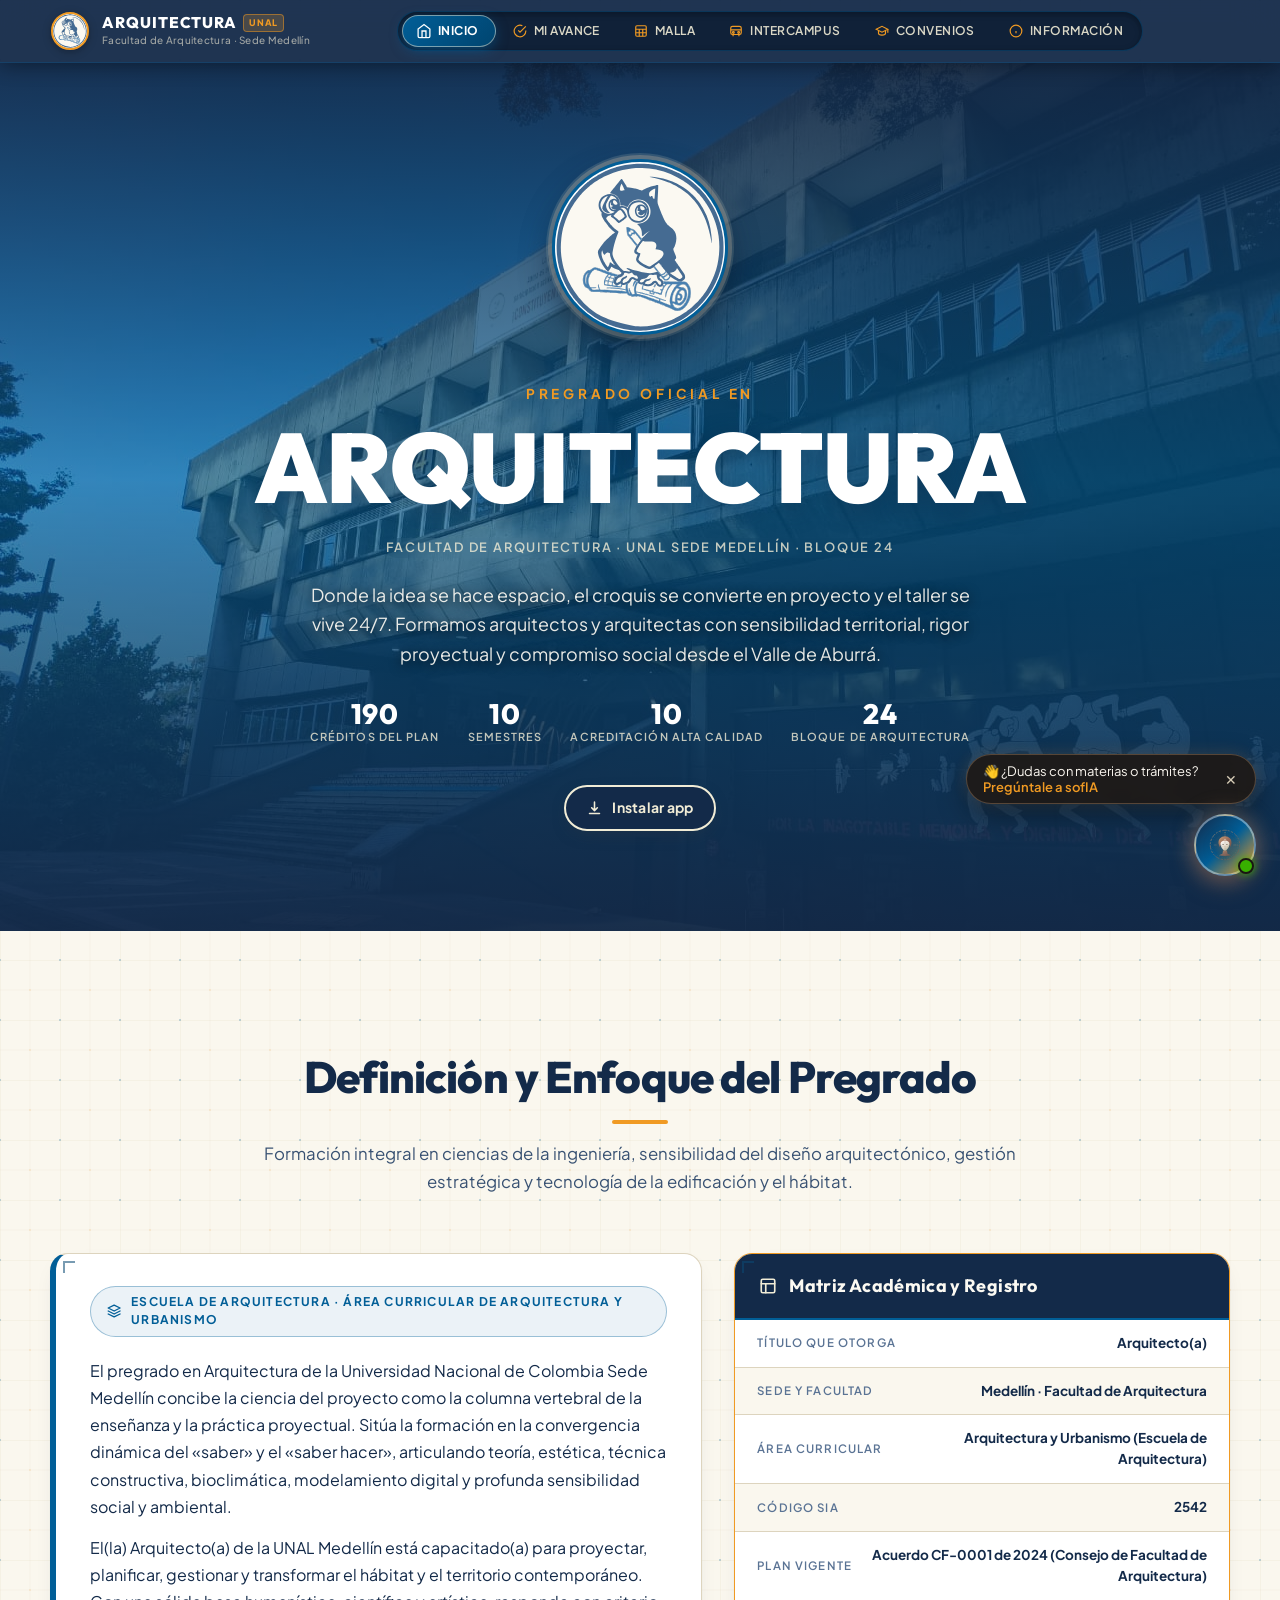
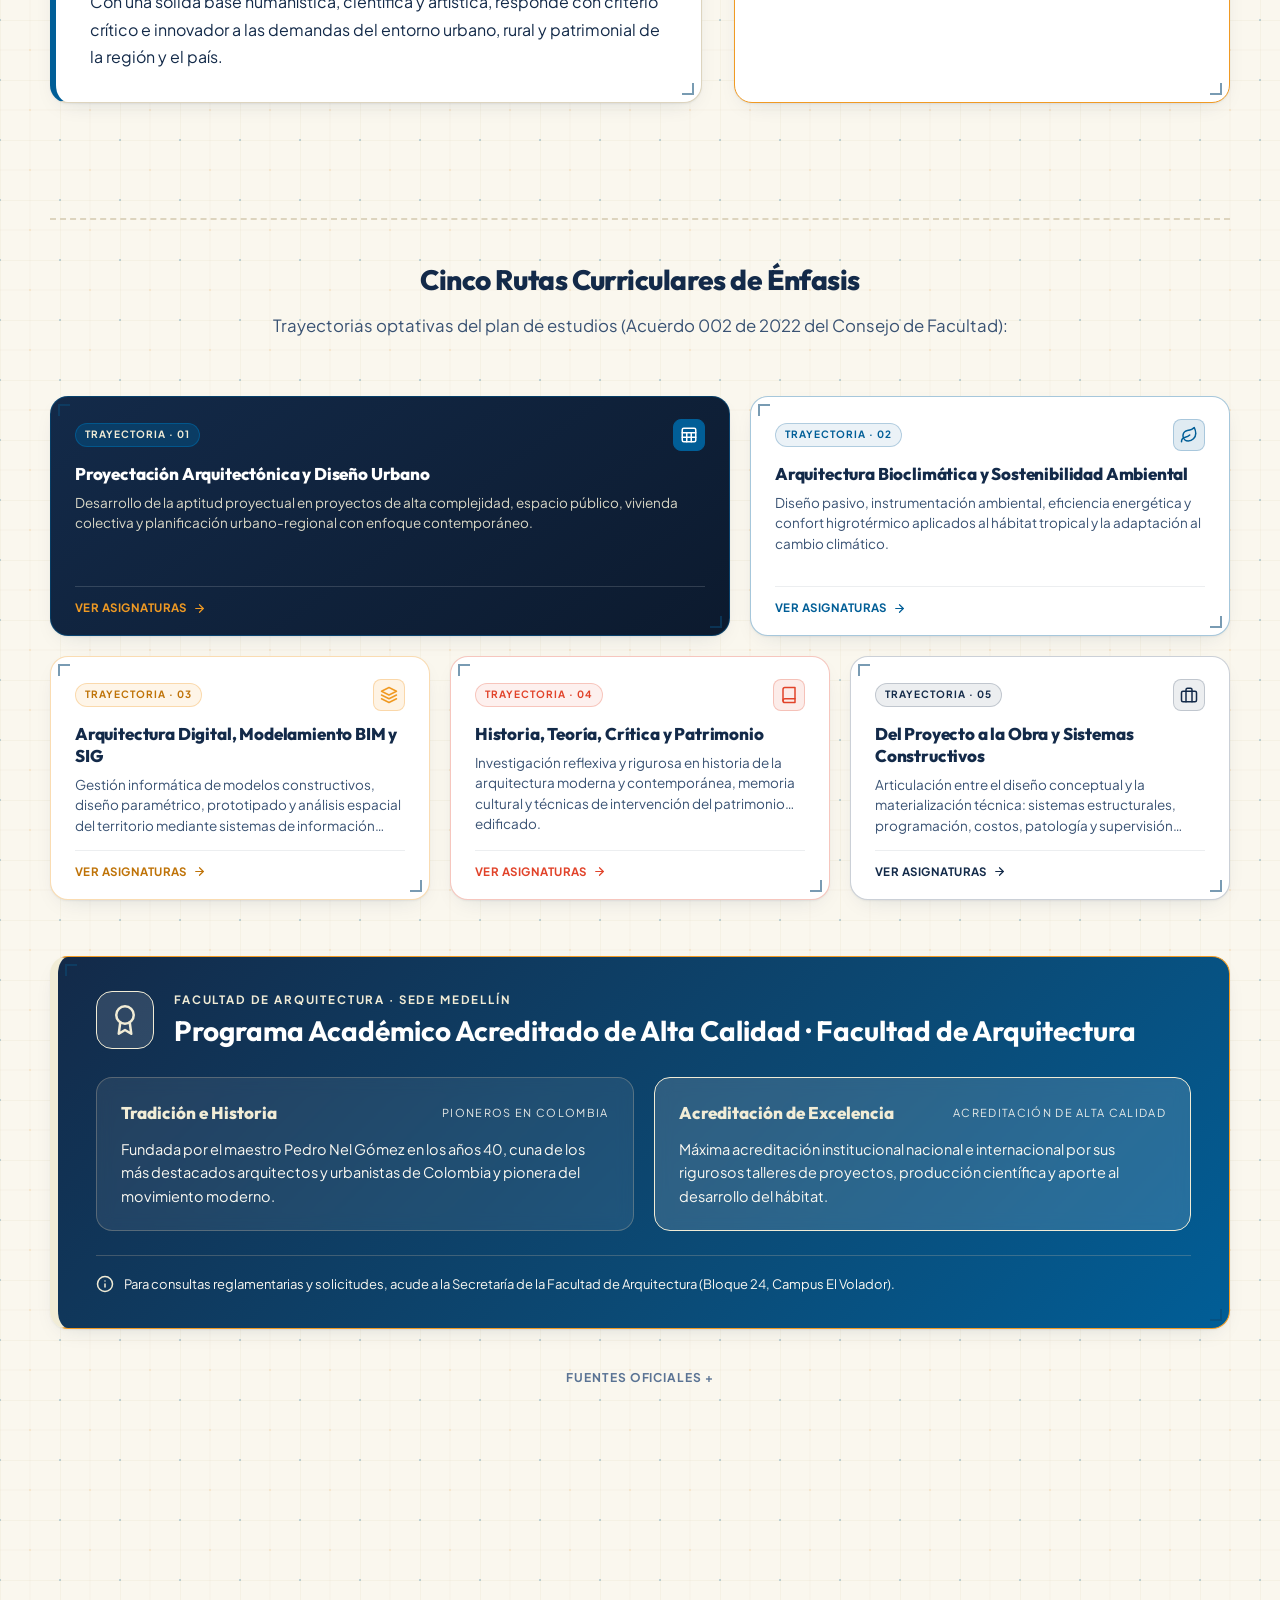
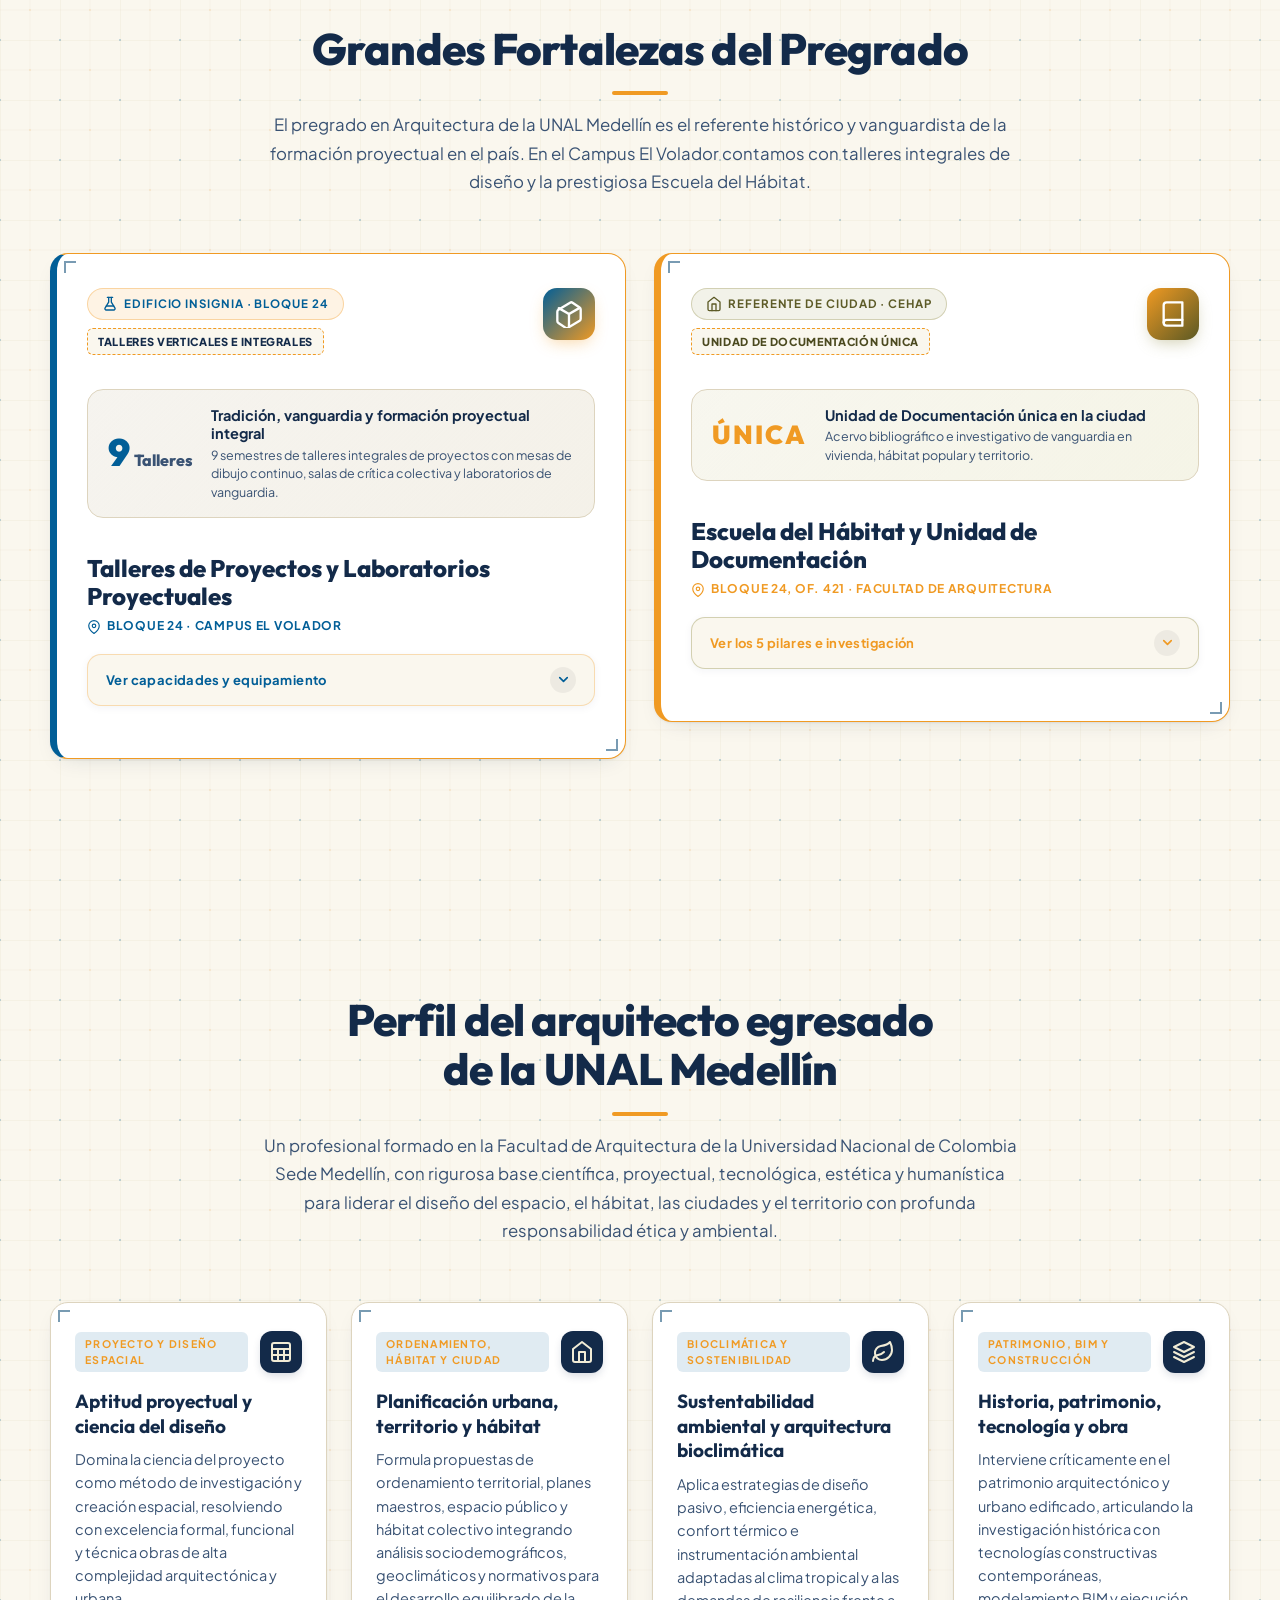
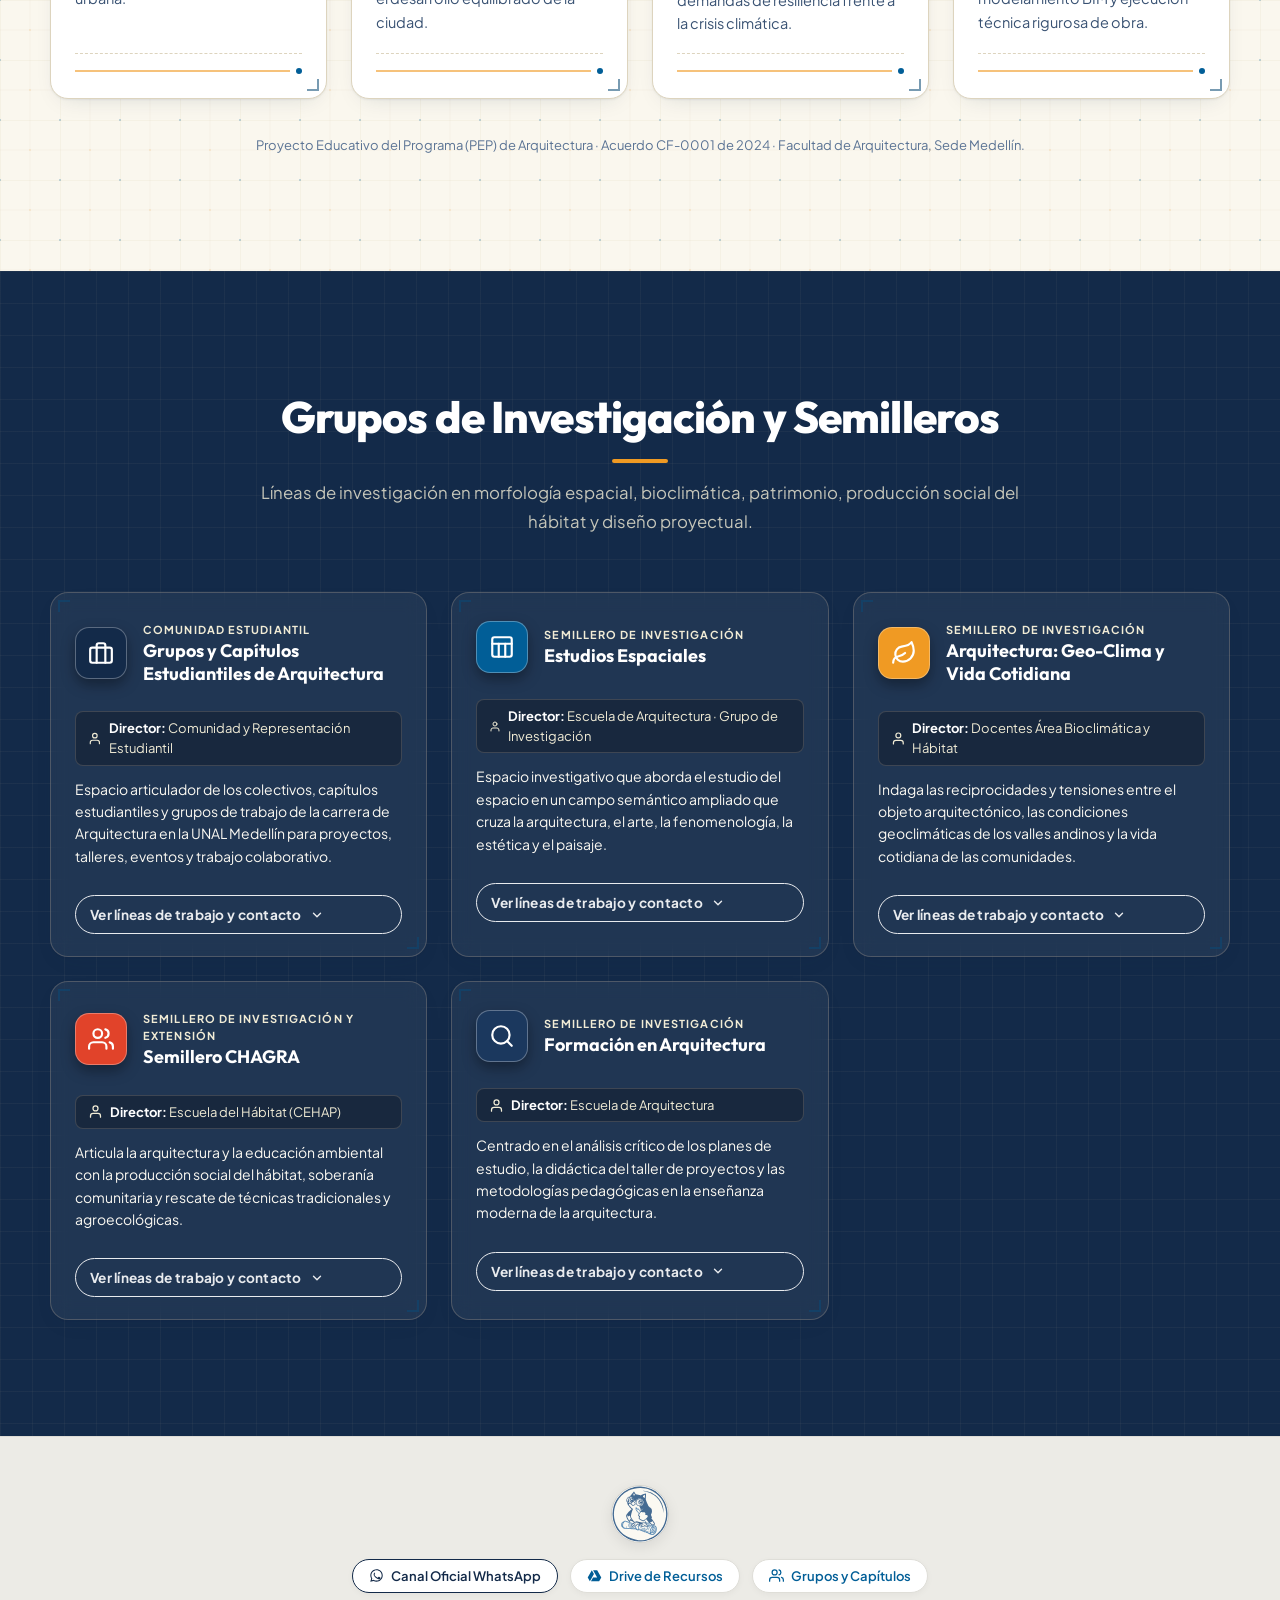
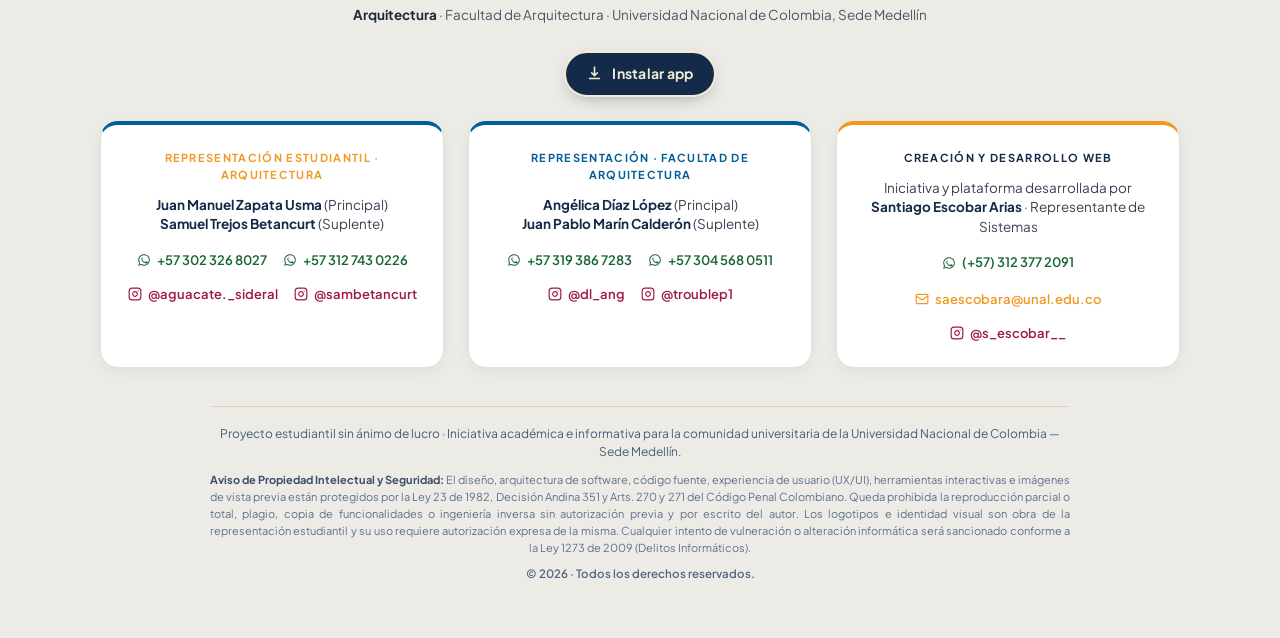
==== commit 6e447cf9: "feat: nuevo logo del búho y capa de identidad con UX más calmada Reemplaza el escudo por el búho vec" ====
--- a/index.html
+++ b/index.html
@@ -18,6 +18,8 @@
   <link rel="stylesheet" href="css/inicio.css">
   <link rel="stylesheet" href="css/sofia.css">
   <script src="js/sofia.js" defer></script>
+  <link rel="stylesheet" href="css/marca.css">
+  <script src="js/calma.js" defer></script>
 </head>
 <body data-pagina="inicio">
 
--- a/css/base.css
+++ b/css/base.css
@@ -1331,6 +1331,12 @@
   line-height: 1.55;
   color: #374151;
   margin: 0;
+}
+
+.toast-autor__destacado {
+  color: #2563eb;
+  font-weight: 800;
+  letter-spacing: 0.02em;
 }
 
 .toast-autor__mensaje strong {
--- a/css/marca.css
+++ b/css/marca.css
@@ -0,0 +1,300 @@
+/* =========================================================
+   MARCA · "PAPEL Y TINTA"
+   Capa de identidad y calma visual. Se carga al final de cada página.
+
+   Idea: el búho que dibuja. Papel de dibujo (crema), tinta (azul oscuro),
+   un solo acento (el naranja del lápiz) y el azul acero del búho.
+   Menos adornos técnicos, más aire, una jerarquía fija:
+   etiqueta → título → texto → contenido.
+
+   1. Tokens de marca
+   2. Ruido decorativo fuera
+   3. Barra superior
+   4. Portada
+   5. Secciones: ritmo y jerarquía
+   6. Tarjetas más tranquilas
+   7. Divulgación progresiva (detalles que se abren)
+   8. Mensaje del autor y pie
+   9. Movimiento reducido
+   ========================================================= */
+
+
+/* ---------- 1. Tokens de marca ---------- */
+:root {
+  --marca-tinta: #132A49;          /* texto y fondos oscuros */
+  --marca-buho: #456B92;           /* azul acero del logo */
+  --marca-buho-claro: #4880B0;     /* azul del plano enrollado */
+  --marca-lapiz: #F09A23;          /* único acento cálido */
+  --marca-papel: #F1ECD6;          /* amarillo papel de dibujo */
+  --marca-papel-suave: #FAF7EE;
+  --marca-linea: #DDD4BE;
+
+  --marca-radio: 18px;
+  --marca-radio-chico: 10px;
+  --marca-aire: clamp(72px, 9vw, 120px);   /* espacio entre secciones */
+  --marca-lectura: 64ch;                    /* ancho cómodo de lectura */
+  --marca-sombra: 0 1px 2px rgba(19, 42, 73, .06), 0 8px 24px -12px rgba(19, 42, 73, .18);
+}
+
+
+/* ---------- 2. Ruido decorativo fuera ----------
+   Cotas, miras, escalímetro, marcas de agua: bonito una vez, agotador en cada bloque. */
+.mira-plano,
+.barra__mira,
+.barra__escalimetro,
+.cota-eje,
+.ruta-bento__watermark,
+.portada__acuerdo-tag,
+.cajetin-proyecto,
+.plano-marco::before,
+.plano-marco::after {
+  display: none !important;
+}
+
+
+/* ---------- 3. Barra superior ---------- */
+.barra__escudo-img {
+  border-radius: 50%;
+  background: var(--marca-papel-suave);
+}
+.barra__facultad { opacity: .75; }
+
+
+/* ---------- 4. Portada: una idea, mucho aire ---------- */
+.portada {
+  min-height: min(86vh, 760px);
+  display: grid;
+  align-items: center;
+}
+.portada__contenido {
+  display: flex;
+  flex-direction: column;
+  align-items: center;
+  gap: 22px;
+  text-align: center;
+  padding-block: clamp(48px, 8vw, 96px);
+}
+.portada__lugar {
+  order: 3;
+  margin: 0;
+  background: none !important;
+  border: 0 !important;
+  box-shadow: none !important;
+  padding: 0 !important;
+  font-size: .8rem;
+  font-weight: 600;
+  letter-spacing: .14em;
+  text-transform: uppercase;
+  color: rgba(241, 236, 214, .8);
+}
+.portada__logo-wrap {
+  order: 1;
+  width: clamp(132px, 16vw, 176px);
+  height: clamp(132px, 16vw, 176px);
+  padding: 0 !important;
+  border: 0 !important;
+  background: none !important;
+  box-shadow: 0 0 0 6px rgba(241, 236, 214, .14), 0 18px 40px -12px rgba(0, 0, 0, .5);
+  border-radius: 50%;
+}
+.portada__logo {
+  width: 100% !important;
+  height: 100% !important;
+  border-radius: 50%;
+  display: block;
+}
+.portada__titulo { order: 2; display: flex; flex-direction: column; gap: 6px; }
+.portada__antetitulo {
+  color: var(--marca-lapiz) !important;
+  font-size: .85rem !important;
+  letter-spacing: .28em !important;
+  text-shadow: none !important;
+}
+.portada__texto {
+  order: 4;
+  max-width: 52ch;
+  margin: 0;
+  font-size: clamp(1rem, 1.4vw, 1.15rem);
+  line-height: 1.65;
+  color: rgba(251, 249, 242, .92);
+}
+.portada__cifras {
+  order: 5;
+  display: flex !important;
+  flex-wrap: wrap;
+  justify-content: center;
+  gap: 12px 28px !important;
+  margin: 8px 0 0 !important;
+  padding: 0;
+  list-style: none;
+}
+.cifra-plano {
+  background: none !important;
+  border: 0 !important;
+  border-radius: 0 !important;
+  box-shadow: none !important;
+  backdrop-filter: none !important;
+  padding: 0 !important;
+  min-width: 0 !important;
+  text-shadow: none !important;
+}
+.cifra-plano small {
+  display: block;
+  margin-top: 2px;
+  font-weight: 600;
+  letter-spacing: .1em;
+  opacity: .8;
+}
+/* La portada de cada página interna es más baja: el contenido manda */
+body:not([data-pagina="inicio"]) .portada { min-height: 0; }
+body:not([data-pagina="inicio"]) .portada__contenido { padding-block: clamp(36px, 5vw, 64px); gap: 14px; }
+body:not([data-pagina="inicio"]) .portada__logo-wrap { width: 96px; height: 96px; }
+
+
+/* ---------- 5. Secciones: ritmo y jerarquía ---------- */
+.seccion,
+.grupos {
+  padding-block: var(--marca-aire) !important;
+}
+.seccion-titulo {
+  max-width: 760px;
+  margin-inline: auto;
+  margin-bottom: clamp(32px, 5vw, 56px);
+  text-align: center;
+}
+.seccion-titulo h2,
+.seccion-titulo h3 {
+  font-family: var(--letra-titulo);
+  font-weight: 800;
+  letter-spacing: -.02em;
+  line-height: 1.12;
+  text-wrap: balance;
+}
+/* Una sola firma gráfica: la línea de lápiz bajo cada título */
+.seccion-titulo h2::after {
+  content: '';
+  display: block;
+  width: 56px;
+  height: 4px;
+  margin: 18px auto 0;
+  border-radius: 4px;
+  background: var(--marca-lapiz);
+}
+.seccion-titulo__intro {
+  max-width: var(--marca-lectura);
+  margin: 16px auto 0;
+  font-size: 1.05rem;
+  line-height: 1.7;
+  color: var(--tinta-suave);
+}
+.grupos .seccion-titulo__intro { color: rgba(241, 236, 214, .8); }
+
+/* Las líneas punteadas entre bloques sobran: el aire ya separa */
+.rutas-curriculares { margin-top: var(--marca-aire); }
+.programa hr, .seccion hr { display: none; }
+
+
+/* ---------- 6. Tarjetas más tranquilas ---------- */
+.plano-bloque,
+.ruta-bento,
+.fortaleza-card,
+.grupo-card,
+.ficha-especificaciones,
+.tablero-obra__tarjeta-vision {
+  border-radius: var(--marca-radio) !important;
+  box-shadow: var(--marca-sombra) !important;
+}
+.ruta-bento__tags { display: none; }          /* los detalles viven en la malla */
+.ruta-bento__descripcion {
+  display: -webkit-box;
+  -webkit-line-clamp: 3;
+  -webkit-box-orient: vertical;
+  overflow: hidden;
+}
+.rutas__bento { gap: 20px !important; }
+.fortalezas-grid { gap: 28px !important; }
+
+/* Etiquetas y badges: más discretas, mismo lenguaje */
+.ruta-bento__badge,
+.grupo-card__tipo,
+.grupo-card__subtipo {
+  letter-spacing: .1em;
+  font-weight: 700;
+}
+.grupo-card__subtipo { display: none; }
+
+
+/* ---------- 7. Divulgación progresiva ---------- */
+.calma-toggle {
+  display: inline-flex;
+  align-items: center;
+  gap: 8px;
+  margin-top: 14px;
+  padding: 8px 14px;
+  border: 1px solid currentColor;
+  border-radius: 999px;
+  background: transparent;
+  font-size: .85rem;
+  font-weight: 700;
+  letter-spacing: .02em;
+  opacity: .9;
+  transition: opacity .2s, transform .2s;
+}
+.calma-toggle:hover { opacity: 1; transform: translateY(-1px); }
+.calma-toggle:focus-visible { outline: 3px solid var(--marca-lapiz); outline-offset: 2px; }
+.calma-toggle svg { width: 14px; height: 14px; transition: transform .25s; }
+.calma-toggle[aria-expanded="true"] svg { transform: rotate(180deg); }
+
+.calma-oculto { display: none !important; }
+
+/* Fuentes: un renglón discreto que se abre si lo necesitas */
+details.calma-fuentes {
+  max-width: var(--marca-lectura);
+  margin: 40px auto 0;
+  font-size: .85rem;
+  color: var(--gris);
+  text-align: center;
+}
+details.calma-fuentes > summary {
+  cursor: pointer;
+  list-style: none;
+  font-weight: 700;
+  letter-spacing: .08em;
+  text-transform: uppercase;
+  font-size: .75rem;
+}
+details.calma-fuentes > summary::-webkit-details-marker { display: none; }
+details.calma-fuentes > summary::after { content: ' +'; }
+details.calma-fuentes[open] > summary::after { content: ' –'; }
+details.calma-fuentes > p { margin-top: 10px; }
+
+
+/* ---------- 8. Mensaje del autor y pie ---------- */
+/* Deja de tapar el contenido: se abre como una pastilla pequeña */
+.toast-autor { max-width: min(360px, calc(100vw - 24px)); }
+.toast-autor__tarjeta { border-radius: var(--marca-radio); }
+.toast-autor__pildoras { flex-wrap: wrap; }
+
+.pie__escudo-img { border-radius: 50%; }
+
+
+/* ---------- 9. Movimiento reducido ---------- */
+@media (prefers-reduced-motion: reduce) {
+  *, *::before, *::after {
+    animation-duration: .01ms !important;
+    animation-iteration-count: 1 !important;
+    transition-duration: .01ms !important;
+    scroll-behavior: auto !important;
+  }
+}
+
+@media (max-width: 720px) {
+  .portada { min-height: 0; }
+  .portada__cifras { gap: 10px 20px !important; }
+}
+
+/* El botón de instalar va al final de la portada, no antes del logo */
+.instalar-fila--portada { order: 6; }
+.portada__contenido > .boton-instalar,
+.portada__contenido > [data-instalar],
+.portada__contenido > button { order: 6; }
